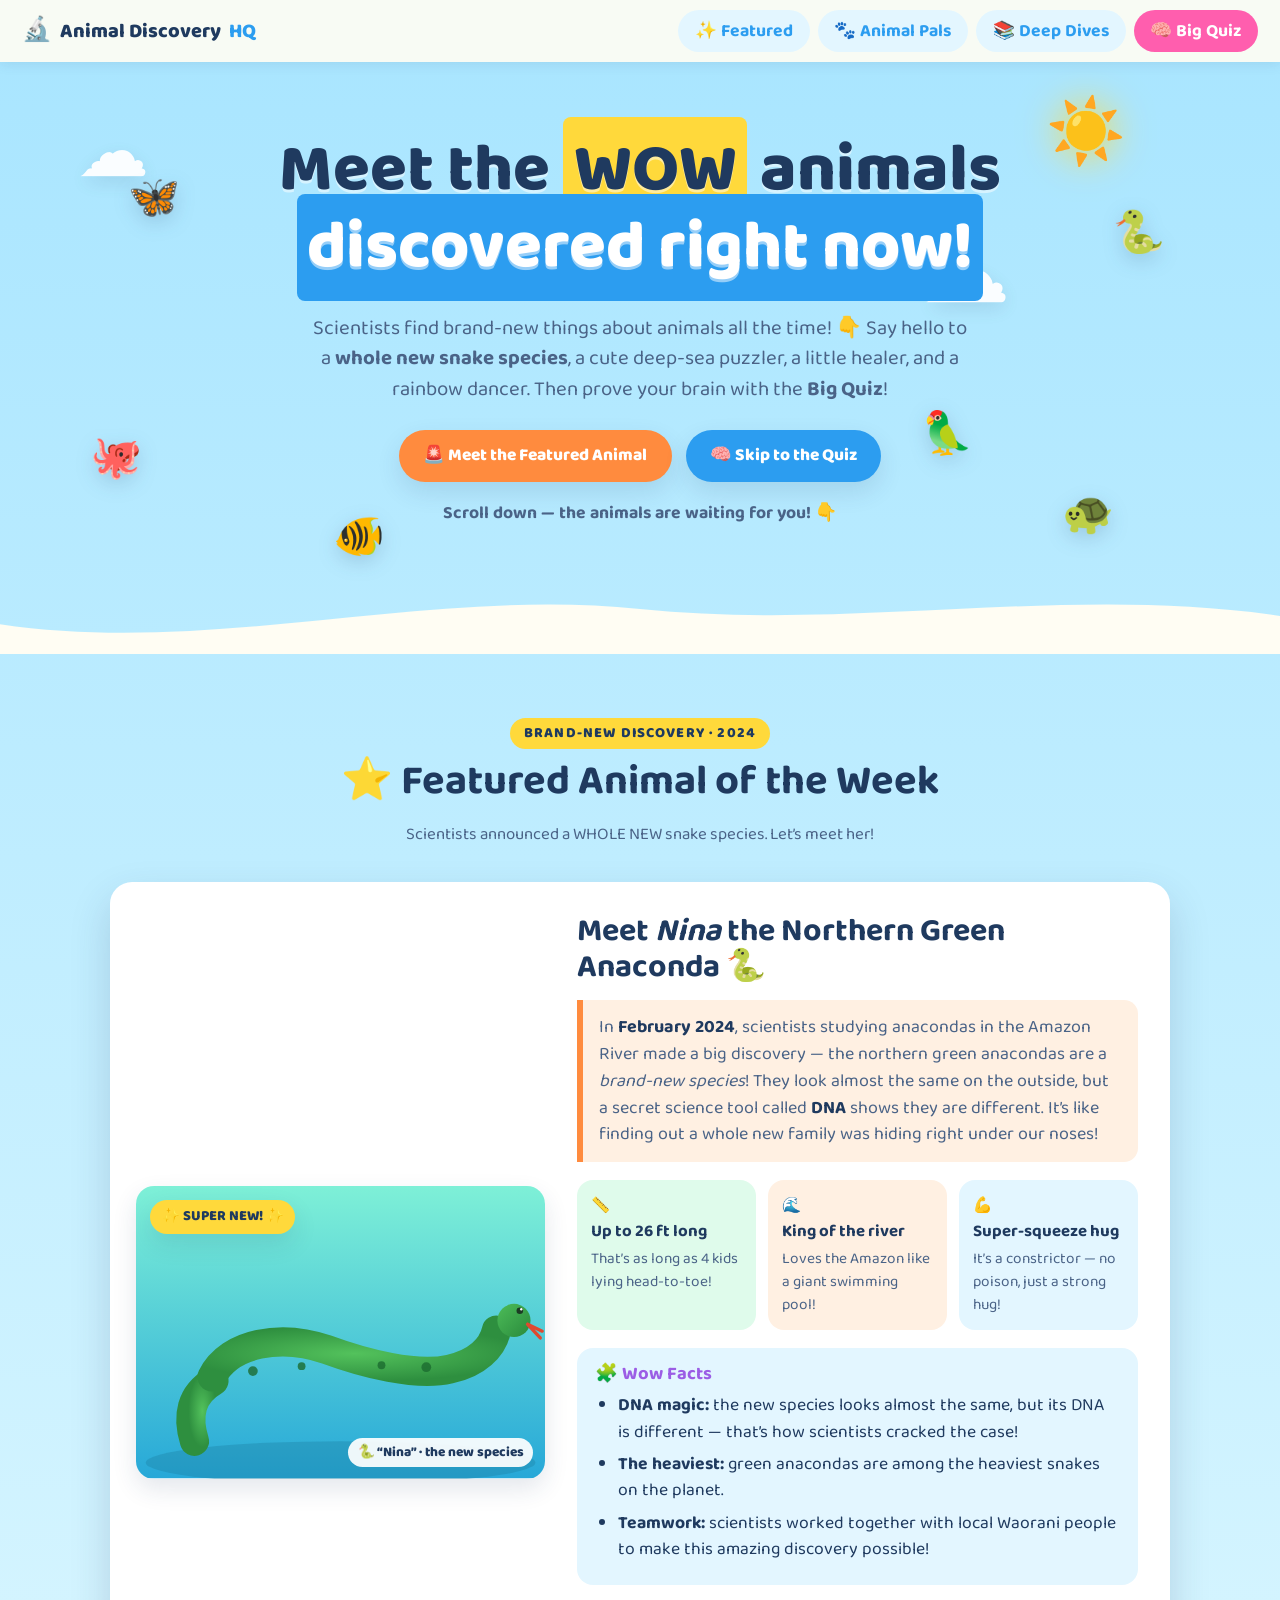
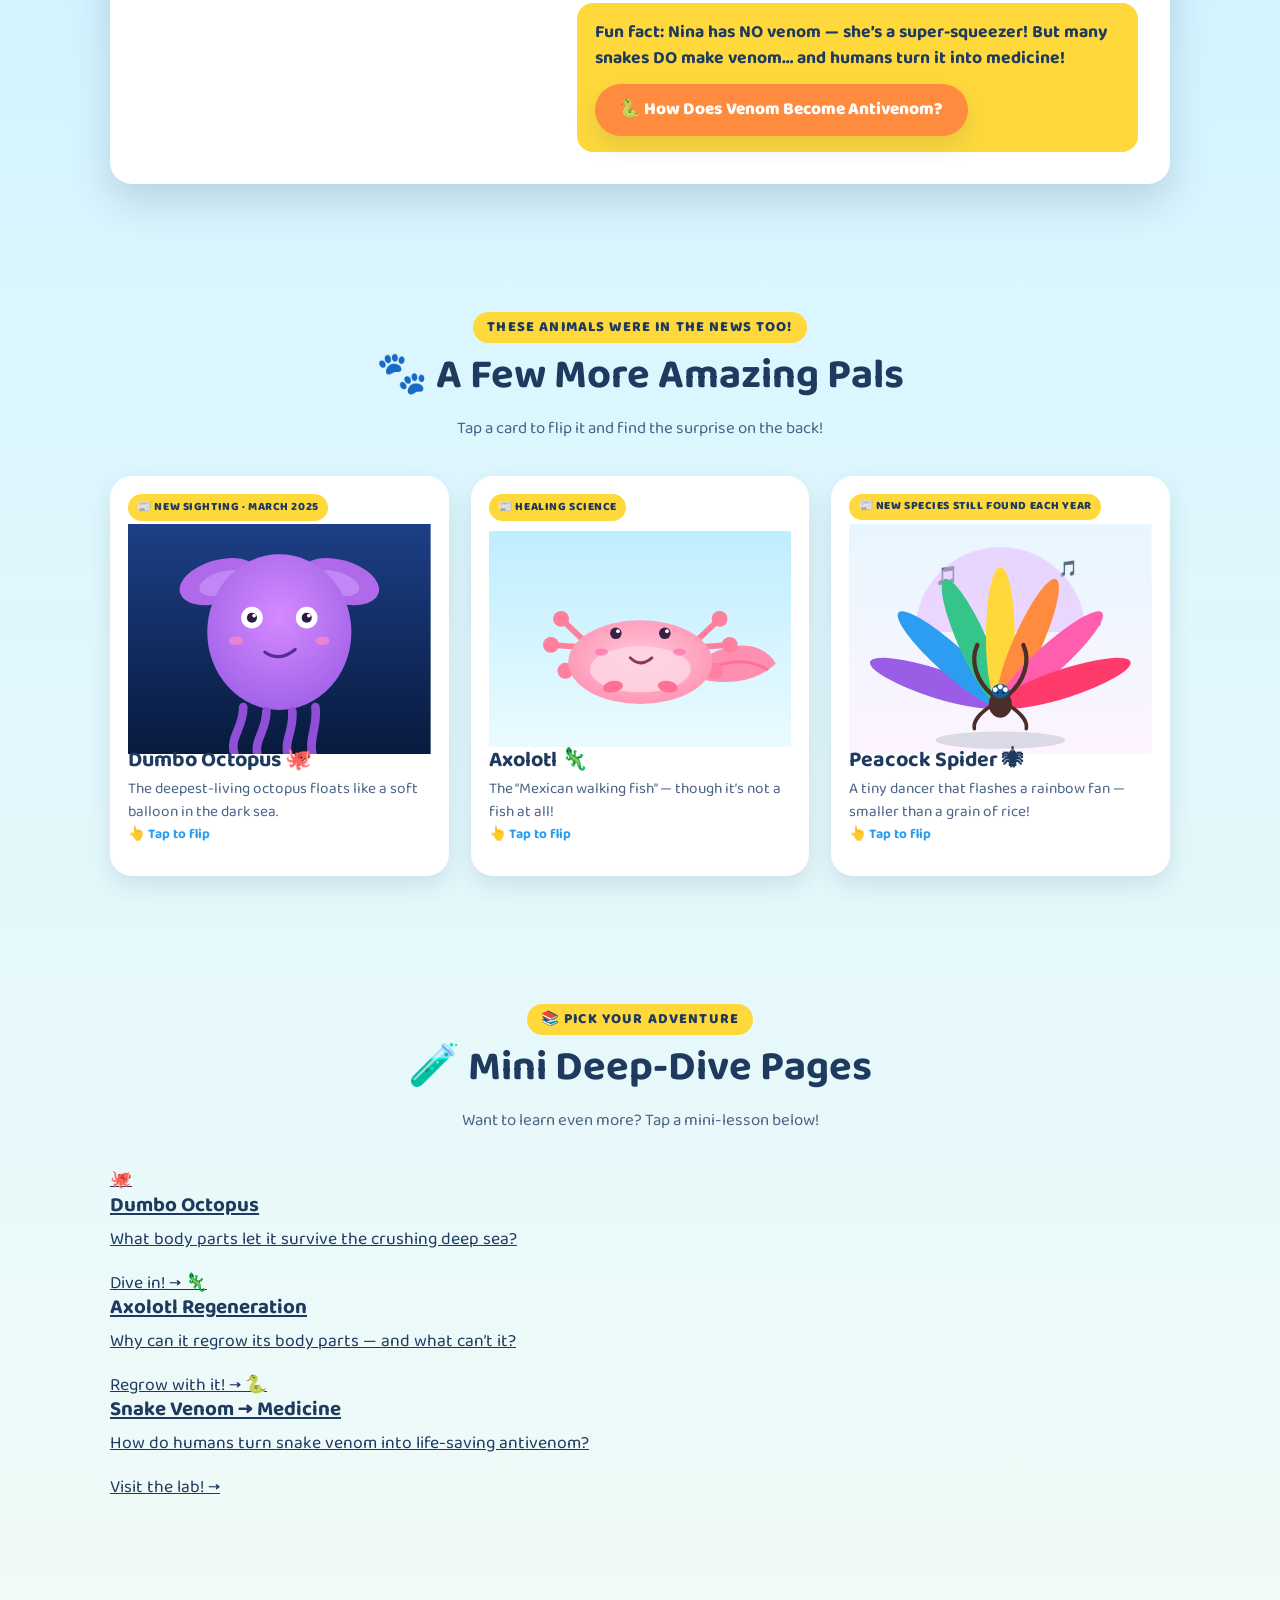
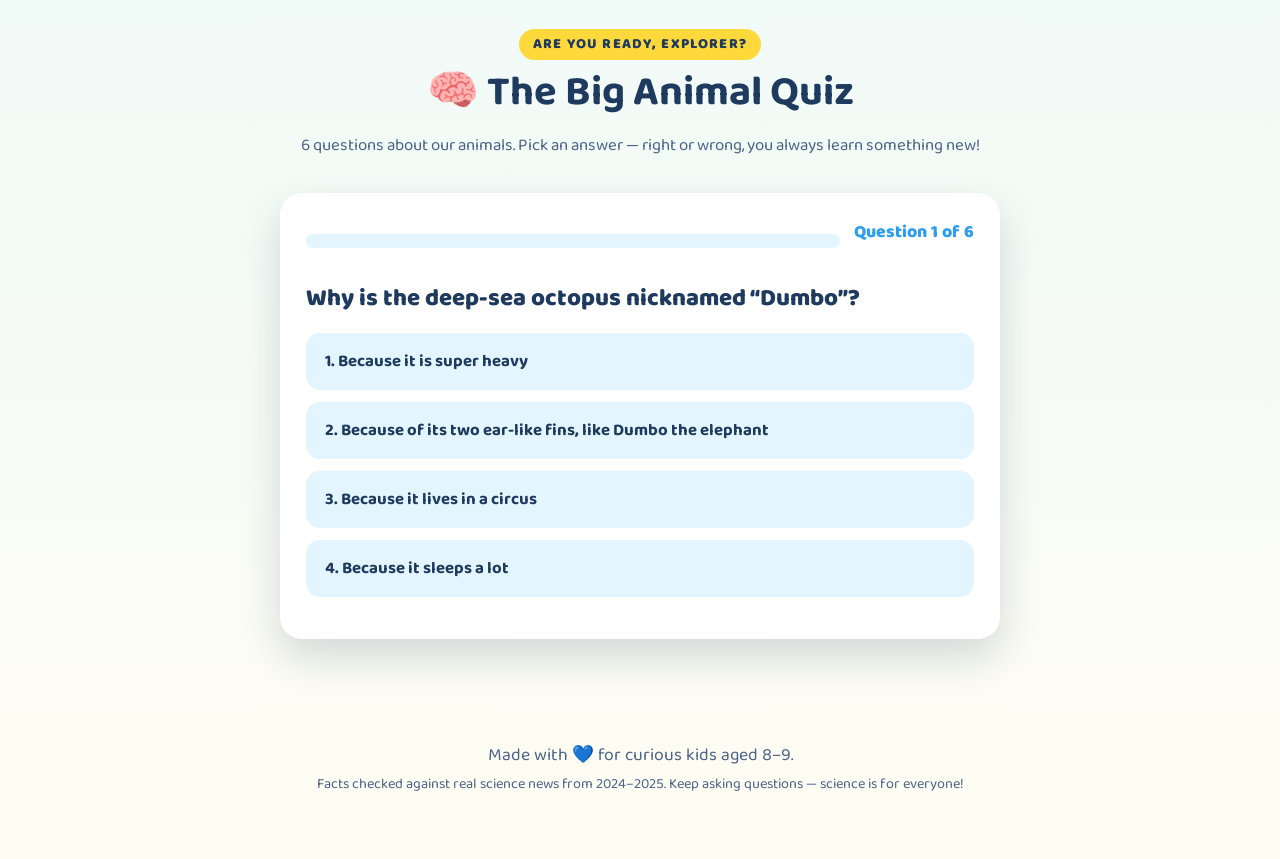
==== index.html @ e857915f "initial repo" ====
<!DOCTYPE html>
<html lang="en">
<head>
  <meta charset="UTF-8">
  <meta name="viewport" content="width=device-width, initial-scale=1">
  <title>Animal Discovery HQ — Amazing Animal News for Curious Kids (Ages 8–9)</title>
  <meta name="description" content="Kid-friendly animal news: meet a brand-new snake species, a deep-sea cutie, a healing axolotl and a tiny dancer, then take the big quiz!">
  <link rel="preconnect" href="https://fonts.googleapis.com">
  <link rel="preconnect" href="https://fonts.gstatic.com" crossorigin>
  <link href="https://fonts.googleapis.com/css2?family=Baloo+2:wght@400;500;600;700;800&display=swap" rel="stylesheet">
  <link rel="stylesheet" href="styles.css">
</head>
<body id="top">

  <header class="topbar">
    <a href="#top" class="brand"><span class="brand-emoji">🔬</span>Animal Discovery <em>HQ</em></a>
    <nav class="topnav" aria-label="Page sections">
      <a href="#featured">✨ Featured</a>
      <a href="#friends">🐾 Animal Pals</a>
      <a href="#dives">📚 Deep Dives</a>
      <a href="#quiz" class="nav-quiz">🧠 Big Quiz</a>
    </nav>
  </header>

  <main>
    <!-- ================= HERO ================= -->
    <section class="hero" id="hero">
      <div class="sun"><span class="sun-core">☀️</span></div>
      <div class="cloud cloud--1"><span>☁</span></div>
      <div class="cloud cloud--2"><span>☁</span></div>

      <div class="hero-floaters" aria-hidden="true">
        <span class="floater floater--1">🦋</span>
        <span class="floater floater--2">🐙</span>
        <span class="floater floater--3">🐍</span>
        <span class="floater floater--4">🐢</span>
        <span class="floater floater--5">🦜</span>
        <span class="floater floater--6">🐠</span>
      </div>

      <h1 class="hero-title">Meet the <mark>WOW</mark> animals<br><mark class="mark--blue">discovered right now!</mark></h1>
      <p class="hero-sub">
        Scientists find brand-new things about animals all the time! 👇
        Say hello to a <strong>whole new snake species</strong>, a cute deep-sea puzzler,
        a little healer, and a rainbow dancer. Then prove your brain with the <strong>Big Quiz</strong>!
      </p>
      <div class="hero-actions">
        <a href="#featured" class="btn btn--warm">🚨 Meet the Featured Animal</a>
        <a href="#quiz" class="btn btn--cool">🧠 Skip to the Quiz</a>
      </div>
      <p class="hero-tip">Scroll down — the animals are waiting for you! 👇</p>

      <svg class="wave-divider" viewBox="0 0 1440 110" preserveAspectRatio="none" aria-hidden="true">
        <path fill="var(--page-card)" d="M0,64 C240,110 480,10 720,42 C960,74 1200,6 1440,52 L1440,110 L0,110 Z"></path>
      </svg>
    </section>

    <!-- ================= FEATURED ANIMAL ================= -->
    <section class="section featured" id="featured">
      <div class="section-head" data-reveal>
        <p class="eyebrow">Brand-new discovery &middot; 2024</p>
        <h2>&#11088; Featured Animal of the Week</h2>
        <p class="section-sub">Scientists announced a WHOLE NEW snake species. Let&rsquo;s meet her!</p>
      </div>

      <article class="featured-card" data-reveal>
        <div class="featured-art">
          <span class="badge-super">&#10024; SUPER NEW! &#10024;</span>
          <svg viewBox="0 0 420 300" role="img" aria-label="A cute green anaconda swimming in the Amazon river">
            <defs>
              <linearGradient id="anaconda-water" x1="0" y1="0" x2="0" y2="1">
                <stop offset="0" stop-color="#7ef0d7"/>
                <stop offset="1" stop-color="#27a8d8"/>
              </linearGradient>
              <radialGradient id="anaconda-body" cx=".5" cy=".5" r=".6">
                <stop offset="0" stop-color="#53c25c"/>
                <stop offset="1" stop-color="#2e8f3f"/>
              </radialGradient>
              <linearGradient id="anaconda-head" x1="0" y1="0" x2="1" y2="1">
                <stop offset="0" stop-color="#4cbc58"/>
                <stop offset="1" stop-color="#2a8a3c"/>
              </linearGradient>
            </defs>
            <rect width="420" height="300" fill="url(#anaconda-water)"/>
            <ellipse cx="210" cy="284" rx="200" ry="22" fill="#1a7c9e" opacity=".35"/>
            <ellipse class="bubble bubble--1" cx="70" cy="120" r="8" fill="#ffffff" opacity=".7"/>
            <ellipse class="bubble bubble--2" cx="95" cy="90" r="5" fill="#ffffff" opacity=".6"/>
            <ellipse class="bubble bubble--3" cx="330" cy="110" r="6" fill="#ffffff" opacity=".6"/>
            <ellipse class="bubble bubble--4" cx="350" cy="80" r="4" fill="#ffffff" opacity=".5"/>
            <path class="snake-tail-anim" d="M 60 262 C 52 236 56 214 80 200" fill="none" stroke="url(#anaconda-body)" stroke-width="30" stroke-linecap="round"/>
            <path d="M 78 196 C 96 160 150 152 196 168 C 234 182 288 196 322 188 C 350 182 366 166 370 148" fill="none" stroke="url(#anaconda-body)" stroke-width="30" stroke-linecap="round"/>
            <circle cx="120" cy="190" r="5" fill="#1c6b30" opacity=".8"/>
            <circle cx="170" cy="185" r="4" fill="#1c6b30" opacity=".8"/>
            <circle cx="298" cy="186" r="5" fill="#1c6b30" opacity=".8"/>
            <circle cx="252" cy="184" r="4" fill="#1c6b30" opacity=".8"/>
            <circle cx="388" cy="138" r="17" fill="url(#anaconda-head)"/>
            <circle cx="394" cy="128" r="3.4" fill="#1c3b24"/>
            <circle cx="395.5" cy="126.5" r="1.2" fill="#ffffff"/>
            <path d="M 402 142 l 15 7 M 402 142 l 13 14" stroke="#e0492f" stroke-width="3.4" stroke-linecap="round" fill="none"/>
          </svg>
          <span class="art-caption">&#128013; &ldquo;Nina&rdquo; &middot; the new species</span>
        </div>

        <div class="featured-body">
          <h3>Meet <em>Nina</em> the Northern Green Anaconda &#128013;</h3>
          <p class="discovery-lead">
            In <strong>February 2024</strong>, scientists studying anacondas in the Amazon River made a big
            discovery &mdash; the northern green anacondas are a <em>brand-new species</em>! They look almost
            the same on the outside, but a secret science tool called <strong>DNA</strong> shows they are
            different. It&rsquo;s like finding out a whole new family was hiding right under our noses!
          </p>

          <ul class="fact-cards">
            <li class="fact-card fact-card--mint">
              <span class="fact-emoji">&#128207;</span>
              <strong>Up to 26 ft long</strong>
              <span>That&rsquo;s as long as 4 kids lying head-to-toe!</span>
            </li>
            <li class="fact-card fact-card--peach">
              <span class="fact-emoji">&#127754;</span>
              <strong>King of the river</strong>
              <span>Loves the Amazon like a giant swimming pool!</span>
            </li>
            <li class="fact-card">
              <span class="fact-emoji">&#128170;</span>
              <strong>Super-squeeze hug</strong>
              <span>It&rsquo;s a constrictor &mdash; no poison, just a strong hug!</span>
            </li>
          </ul>

          <div class="owl-box">
            <h4>&#129513; Wow Facts</h4>
            <ul>
              <li><strong>DNA magic:</strong> the new species looks almost the same, but its DNA is different &mdash; that&rsquo;s how scientists cracked the case!</li>
              <li><strong>The heaviest:</strong> green anacondas are among the heaviest snakes on the planet.</li>
              <li><strong>Teamwork:</strong> scientists worked together with local Waorani people to make this amazing discovery possible!</li>
            </ul>
          </div>
          <div class="featured-cta">
            <p>Fun fact: Nina has <strong>NO venom</strong> &mdash; she&rsquo;s a super-squeezer! But many snakes DO make venom&hellip; and humans turn it into medicine!</p>
            <a class="btn btn--warm" href="snake-antivenom.html">&#128013; How Does Venom Become Antivenom?</a>
          </div>
        </div>
      </article>
    </section>

    <!-- ================= ANIMAL PALS ================= -->
    <section class="section friends" id="friends">
      <div class="section-head" data-reveal>
        <p class="eyebrow">These animals were in the news too!</p>
        <h2>&#128062; A Few More Amazing Pals</h2>
        <p class="section-sub">Tap a card to flip it and find the surprise on the back!</p>
      </div>

      <div class="card-grid">

        <!-- Dumbo octopus card -->
        <article class="animal-card" data-reveal>
          <div class="animal-card-inner">
            <div class="card-face card-front">
              <span class="card-tag">&#128240; New sighting &middot; March 2025</span>
              <div class="card-art">
                <svg viewBox="0 0 420 320" role="img" aria-label="A cute dumbo octopus floating in the deep sea">
                  <defs>
                    <linearGradient id="dumbo-sea" x1="0" y1="0" x2="0" y2="1">
                      <stop offset="0" stop-color="#1c3f86"/>
                      <stop offset="1" stop-color="#081a3d"/>
                    </linearGradient>
                    <radialGradient id="dumbo-body" cx=".5" cy=".4" r=".7">
                      <stop offset="0" stop-color="#d48aff"/>
                      <stop offset="1" stop-color="#9b5de5"/>
                    </radialGradient>
                  </defs>
                  <rect width="420" height="320" fill="url(#dumbo-sea)"/>
                  <ellipse class="bubble bubble--1" cx="90" cy="130" r="7" fill="#9fd8ff" opacity=".5"/>
                  <ellipse class="bubble bubble--2" cx="330" cy="90" r="5" fill="#9fd8ff" opacity=".5"/>
                  <g class="dumbo-ear dumbo-ear--left">
                    <ellipse cx="126" cy="80" rx="56" ry="30" fill="#b069e8" transform="rotate(-16 126 80)"/>
                    <ellipse cx="132" cy="82" rx="34" ry="16" fill="#cf9bff" opacity=".6" transform="rotate(-16 132 82)"/>
                  </g>
                  <g class="dumbo-ear">
                    <ellipse cx="294" cy="80" rx="56" ry="30" fill="#b069e8" transform="rotate(16 294 80)"/>
                    <ellipse cx="288" cy="82" rx="34" ry="16" fill="#cf9bff" opacity=".6" transform="rotate(16 288 82)"/>
                  </g>
                  <ellipse cx="210" cy="150" rx="100" ry="108" fill="url(#dumbo-body)"/>
                  <circle class="dumbo-eye" cx="172" cy="130" r="15" fill="#ffffff"/>
                  <circle cx="172" cy="130" r="7" fill="#2a1a4a"/>
                  <circle cx="175" cy="127" r="2.6" fill="#ffffff"/>
                  <circle class="dumbo-eye" cx="248" cy="130" r="15" fill="#ffffff"/>
                  <circle cx="248" cy="130" r="7" fill="#2a1a4a"/>
                  <circle cx="251" cy="127" r="2.6" fill="#ffffff"/>
                  <ellipse cx="150" cy="162" rx="10" ry="6" fill="#ff8ac7" opacity=".7"/>
                  <ellipse cx="270" cy="162" rx="10" ry="6" fill="#ff8ac7" opacity=".7"/>
                  <path d="M 190 178 Q 210 192 232 174" stroke="#5a2d91" stroke-width="4.5" stroke-linecap="round" fill="none"/>
                  <path d="M 160 254 C 160 284 140 296 148 320" stroke="#8f4fd6" stroke-width="12" stroke-linecap="round" fill="none"/>
                  <path d="M 192 260 C 192 288 174 300 180 322" stroke="#8f4fd6" stroke-width="12" stroke-linecap="round" fill="none"/>
                  <path d="M 228 260 C 230 288 216 300 222 322" stroke="#8f4fd6" stroke-width="12" stroke-linecap="round" fill="none"/>
                  <path d="M 260 254 C 264 282 250 296 256 320" stroke="#8f4fd6" stroke-width="12" stroke-linecap="round" fill="none"/>
                </svg>
              </div>
              <h3>Dumbo Octopus &#128025;</h3>
              <p class="card-tagline">The deepest-living octopus floats like a soft balloon in the dark sea.</p>
              <p class="card-hint">Tap to flip</p>
            </div>
            <div class="card-face card-back">
              <span class="tap-emoji">&#128025;</span>
              <h4>Surprise!</h4>
              <p>Named after <em>Dumbo the elephant</em> because of its two ear-like fins! It is the
              <strong>deepest-living octopus</strong> known &mdash; up to 7 km down. The newest sighting was in
              the <strong>Gulf of Guinea in March 2025</strong>.</p>
              <p class="dive-link-row"><a class="dive-link" href="dumbo-octopus.html">&#128640; Dive deeper: how does Dumbo survive the deep sea?</a></p>
            </div>
          </div>
        </article>

        <!-- Axolotl card -->
        <article class="animal-card" data-reveal>
          <div class="animal-card-inner">
            <div class="card-face card-front">
              <span class="card-tag">&#128240; Healing science</span>
              <div class="card-art">
                <svg viewBox="0 0 420 300" role="img" aria-label="A cute pink axolotl with feathery gills">
                  <defs>
                    <linearGradient id="axo-water" x1="0" y1="0" x2="0" y2="1">
                      <stop offset="0" stop-color="#bfeeff"/>
                      <stop offset="1" stop-color="#eafbff"/>
                    </linearGradient>
                    <radialGradient id="axo-body" cx=".5" cy=".45" r=".65">
                      <stop offset="0" stop-color="#ffc8db"/>
                      <stop offset="1" stop-color="#ff8fb0"/>
                    </radialGradient>
                  </defs>
                  <rect width="420" height="300" fill="url(#axo-water)"/>
                  <ellipse class="bubble bubble--1" cx="80" cy="120" r="7" fill="#ffffff" opacity=".7"/>
                  <ellipse class="bubble bubble--2" cx="340" cy="100" r="5" fill="#ffffff" opacity=".6"/>
                  <ellipse class="bubble bubble--3" cx="360" cy="160" r="4" fill="#ffffff" opacity=".5"/>
                  <path d="M 290 182 C 330 152 378 150 398 184 C 372 210 328 214 298 206 Z" fill="#ff8fb0"/>
                  <path d="M 300 194 C 332 178 362 178 386 192" stroke="#ff6f96" stroke-width="4" stroke-linecap="round" fill="none"/>
                  <g class="gill">
                    <path d="M 138 158 L 100 122" stroke="#ff7f9e" stroke-width="8" stroke-linecap="round"/>
                    <circle cx="100" cy="122" r="11" fill="#ff7f9e"/>
                    <path d="M 138 162 L 86 158" stroke="#ff7f9e" stroke-width="8" stroke-linecap="round"/>
                    <circle cx="86" cy="158" r="11" fill="#ff7f9e"/>
                    <path d="M 138 166 L 106 194" stroke="#ff7f9e" stroke-width="8" stroke-linecap="round"/>
                    <circle cx="106" cy="194" r="11" fill="#ff7f9e"/>
                  </g>
                  <g class="gill">
                    <path d="M 282 158 L 320 122" stroke="#ff7f9e" stroke-width="8" stroke-linecap="round"/>
                    <circle cx="320" cy="122" r="11" fill="#ff7f9e"/>
                    <path d="M 282 162 L 334 158" stroke="#ff7f9e" stroke-width="8" stroke-linecap="round"/>
                    <circle cx="334" cy="158" r="11" fill="#ff7f9e"/>
                    <path d="M 282 166 L 314 194" stroke="#ff7f9e" stroke-width="8" stroke-linecap="round"/>
                    <circle cx="314" cy="194" r="11" fill="#ff7f9e"/>
                  </g>
                  <ellipse cx="210" cy="182" rx="100" ry="58" fill="url(#axo-body)"/>
                  <ellipse cx="210" cy="192" rx="70" ry="32" fill="#ffd9e6" opacity=".8"/>
                  <ellipse cx="172" cy="216" rx="14" ry="8" fill="#ff6f96" transform="rotate(-10 172 216)"/>
                  <ellipse cx="248" cy="216" rx="14" ry="8" fill="#ff6f96" transform="rotate(10 248 216)"/>
                  <circle cx="176" cy="142" r="8" fill="#3b2140"/>
                  <circle cx="244" cy="142" r="8" fill="#3b2140"/>
                  <circle cx="179" cy="139" r="2.6" fill="#ffffff"/>
                  <circle cx="247" cy="139" r="2.6" fill="#ffffff"/>
                  <ellipse cx="156" cy="168" rx="9" ry="5" fill="#ff5eae" opacity=".55"/>
                  <ellipse cx="264" cy="168" rx="9" ry="5" fill="#ff5eae" opacity=".55"/>
                  <path d="M 196 176 Q 210 190 226 176" stroke="#8a3a55" stroke-width="4" stroke-linecap="round" fill="none"/>
                </svg>
              </div>
              <h3>Axolotl &#129422;</h3>
              <p class="card-tagline">The &ldquo;Mexican walking fish&rdquo; &mdash; though it&rsquo;s not a fish at all!</p>
              <p class="card-hint">Tap to flip</p>
            </div>
            <div class="card-face card-back">
              <span class="tap-emoji">&#129422;</span>
              <h4>Surprise!</h4>
              <p>This pink little cutie can regrow its <em>legs, tail and gills</em> &mdash; even parts of its <em>heart and brain</em>! Wild ones live in only <strong>ONE lake system</strong> in Mexico, so they are <strong>critically endangered</strong>. Scientists study them to help people heal too!</p>
              <p class="dive-link-row"><a class="dive-link" href="axolotl-regeneration.html">&#129504; Regrow with it: how does the axolotl grow body parts back?</a></p>
            </div>
          </div>
        </article>

        <!-- Peacock spider card -->
        <article class="animal-card" data-reveal>
          <div class="animal-card-inner">
            <div class="card-face card-front">
              <span class="card-tag">&#128240; New species still found each year</span>
              <div class="card-art">
                <svg viewBox="0 0 420 320" role="img" aria-label="A tiny peacock spider dancing with a rainbow fan">
                  <defs>
                    <linearGradient id="peacock-bg" x1="0" y1="0" x2="0" y2="1">
                      <stop offset="0" stop-color="#e8f6ff"/>
                      <stop offset="1" stop-color="#fdf4ff"/>
                    </linearGradient>
                  </defs>
                  <rect width="420" height="320" fill="url(#peacock-bg)"/>
                  <text class="note-float" x="120" y="80" font-size="26">&#127925;</text>
                  <text class="note-float note-float--2" x="290" y="70" font-size="22">&#127925;</text>
                  <text class="note-float note-float--3" x="330" y="140" font-size="18">&#127925;</text>
                  <ellipse cx="210" cy="300" rx="90" ry="12" fill="#1e3c5a" opacity=".15"/>
                  <g class="peacock-dance">
                    <path d="M 92 150 A 118 118 0 0 1 328 150 Z" fill="#e6b8ff" opacity=".5"/>
                    <g transform="rotate(-72 210 250)"><ellipse cx="210" cy="156" rx="20" ry="96" fill="#9b5de5"/></g>
                    <g transform="rotate(-48 210 250)"><ellipse cx="210" cy="156" rx="20" ry="96" fill="#2c9df0"/></g>
                    <g transform="rotate(-24 210 250)"><ellipse cx="210" cy="156" rx="20" ry="96" fill="#35c58b"/></g>
                    <g transform="rotate(0 210 250)"><ellipse cx="210" cy="156" rx="20" ry="96" fill="#ffd93b"/></g>
                    <g transform="rotate(24 210 250)"><ellipse cx="210" cy="156" rx="20" ry="96" fill="#ff8b3e"/></g>
                    <g transform="rotate(48 210 250)"><ellipse cx="210" cy="156" rx="20" ry="96" fill="#ff5eae"/></g>
                    <g transform="rotate(72 210 250)"><ellipse cx="210" cy="156" rx="20" ry="96" fill="#ff3b6b"/></g>
                    <path d="M 200 238 C 176 218 168 190 178 168" stroke="#4b2e2a" stroke-width="6" stroke-linecap="round" fill="none"/>
                    <path d="M 220 238 C 244 218 252 190 242 168" stroke="#4b2e2a" stroke-width="6" stroke-linecap="round" fill="none"/>
                    <path d="M 198 252 C 182 262 172 274 174 284" stroke="#4b2e2a" stroke-width="5" stroke-linecap="round" fill="none"/>
                    <path d="M 222 252 C 238 262 248 274 246 284" stroke="#4b2e2a" stroke-width="5" stroke-linecap="round" fill="none"/>
                    <ellipse cx="210" cy="250" rx="16" ry="19" fill="#4b2e2a"/>
                    <ellipse cx="210" cy="232" rx="12" ry="10" fill="#155e9c"/>
                    <circle cx="203" cy="230" r="3.4" fill="#ffffff"/>
                    <circle cx="210" cy="226" r="3.4" fill="#ffffff"/>
                    <circle cx="217" cy="230" r="3.4" fill="#ffffff"/>
                    <circle cx="206" cy="234" r="1.6" fill="#1c1c1c"/>
                    <circle cx="214" cy="234" r="1.6" fill="#1c1c1c"/>
                  </g>
                </svg>
              </div>
              <h3>Peacock Spider &#128375;</h3>
              <p class="card-tagline">A tiny dancer that flashes a rainbow fan &mdash; smaller than a grain of rice!</p>
              <p class="card-hint">Tap to flip</p>
            </div>
            <div class="card-face card-back">
              <span class="tap-emoji">&#128375;</span>
              <h4>Surprise!</h4>
              <p>Only the <em>males</em> are rainbow-coloured &mdash; they <strong>dance and raise their colourful flaps</strong>
              to impress females! They are only about <strong>4&ndash;5 mm long</strong>, and more than
              <strong>100 species</strong> are known. Scientists keep finding <strong>new dancing spiders</strong> in Australia every year.</p>
            </div>
          </div>
        </article>

      </div>
    </section>

    <!-- ================= MINI DEEP-DIVES ================= -->
    <section class="section dives-section" id="dives">
      <div class="section-head" data-reveal>
        <p class="eyebrow">&#128218; Pick your adventure</p>
        <h2>&#129514; Mini Deep-Dive Pages</h2>
        <p class="section-sub">Want to learn even more? Tap a mini-lesson below!</p>
      </div>

      <div class="dives-grid" data-reveal>
        <a href="dumbo-octopus.html" class="dive-card">
          <span class="dive-emoji">&#128025;</span>
          <h3>Dumbo Octopus</h3>
          <p>What body parts let it survive the crushing deep sea?</p>
          <span class="dive-btn">Dive in! &#8594;</span>
        </a>
        <a href="axolotl-regeneration.html" class="dive-card">
          <span class="dive-emoji">&#129422;</span>
          <h3>Axolotl Regeneration</h3>
          <p>Why can it regrow its body parts &mdash; and what can&rsquo;t it?</p>
          <span class="dive-btn">Regrow with it! &#8594;</span>
        </a>
        <a href="snake-antivenom.html" class="dive-card">
          <span class="dive-emoji">&#128013;</span>
          <h3>Snake Venom &rarr; Medicine</h3>
          <p>How do humans turn snake venom into life-saving antivenom?</p>
          <span class="dive-btn">Visit the lab! &#8594;</span>
        </a>
      </div>
    </section>

    <!-- ================= BIG QUIZ ================= -->
    <section class="section quiz-section" id="quiz" data-reveal>
      <div class="section-head">
        <p class="eyebrow">Are you ready, explorer?</p>
        <h2>&#129504; The Big Animal Quiz</h2>
        <p class="section-sub">6 questions about our animals. Pick an answer &mdash; right or wrong, you always learn something new!</p>
      </div>
      <div class="quiz-shell" id="quizBox" aria-live="polite"></div>
    </section>
  </main>

  <footer class="site-foot">
    <p>Made with &#128153; for curious kids aged 8&ndash;9.</p>
    <p class="foot-note">Facts checked against real science news from 2024&ndash;2025. Keep asking questions &mdash; science is for everyone!</p>
  </footer>

  <script src="app.js"></script>
</body>
</html>
---- styles.css ----
/* ==========================================================
   Animal Discovery HQ — play style sheet
   ========================================================== */

:root {
  --ink: #1f3a5f;
  --ink-soft: #4a6387;
  --page-sky: #a8e5ff;
  --page-mid: #d9f6ff;
  --page-card: #fffdf3;
  --card: #ffffff;
  --peach: #fff0e2;
  --mint: #dffbeb;
  --sky-tint: #e3f6ff;
  --warm: #ff8b3e;
  --cool: #2c9df0;
  --pink: #ff5eae;
  --purple: #9b5de5;
  --green: #35c58b;
  --gold: #ffd93b;
  --wrong: #ff6b6b;
  --shadow: 0 10px 24px rgba(31, 58, 95, 0.12);
  --shadow-big: 0 18px 40px rgba(31, 58, 95, 0.18);
  --radius: 22px;
  --font: "Baloo 2", "Comic Sans MS", "Chalkboard SE", "Trebuchet MS", cursive, sans-serif;
}

* { box-sizing: border-box; }

[hidden] { display: none !important; }

html {
  scroll-behavior: smooth;
  scroll-padding-top: 90px;
}

body {
  margin: 0;
  font-family: var(--font);
  color: var(--ink);
  background: linear-gradient(180deg, var(--page-sky) 0%, var(--page-mid) 45%, var(--page-card) 100%);
  line-height: 1.5;
  font-size: 1.1rem;
  overflow-x: hidden;
  -webkit-font-smoothing: antialiased;
}

h1, h2, h3, h4 { line-height: 1.15; margin: 0 0 0.4em; }
p { margin: 0 0 1em; }
a { color: inherit; }
mark {
  background: var(--gold);
  color: var(--ink);
  padding: 0 .15em;
  border-radius: 8px;
}
.mark--blue { background: var(--cool); color: #fff; }

.section { padding: 64px 20px; max-width: 1100px; margin: 0 auto; }
.section-head { text-align: center; margin-bottom: 34px; }
.eyebrow {
  display: inline-block;
  background: var(--gold);
  color: var(--ink);
  font-weight: 800;
  letter-spacing: .08em;
  font-size: .9rem;
  padding: .35em 1em;
  border-radius: 999px;
  text-transform: uppercase;
  margin-bottom: .6em;
}
.section-head h2 { font-size: clamp(1.8rem, 4vw, 2.6rem); }
.section-sub { color: var(--ink-soft); font-size: 1.05rem; }

/* ---------- animated reveal on scroll ---------- */
[data-reveal] {
  opacity: 0;
  transform: translateY(26px);
  transition: opacity .7s ease, transform .7s cubic-bezier(.22,.9,.3,1.2);
}
[data-reveal].is-visible { opacity: 1; transform: none; }

/* ==========================================================
   TOP BAR
   ========================================================== */
.topbar {
  position: sticky;
  top: 0;
  z-index: 50;
  display: flex;
  align-items: center;
  justify-content: space-between;
  gap: 12px;
  padding: 10px 22px;
  background: rgba(255, 253, 243, .92);
  backdrop-filter: blur(6px);
  box-shadow: 0 2px 12px rgba(31, 58, 95, .10);
}
.brand {
  display: flex;
  align-items: center;
  gap: 8px;
  font-weight: 800;
  font-size: 1.25rem;
  text-decoration: none;
}
.brand-emoji { font-size: 1.5rem; animation: spin 9s linear infinite; display: inline-block; }
.brand em { font-style: normal; color: var(--cool); }
.topnav { display: flex; gap: 8px; flex-wrap: wrap; }
.topnav a {
  text-decoration: none;
  font-weight: 700;
  padding: .45em .95em;
  border-radius: 999px;
  background: var(--sky-tint);
  color: var(--cool);
  transition: transform .2s, background .2s;
}
.topnav a:hover { transform: translateY(-2px); background: var(--gold); color: var(--ink); }
.topnav .nav-quiz { background: var(--pink); color: #fff; }

/* ==========================================================
   HERO
   ========================================================== */
.hero {
  position: relative;
  text-align: center;
  padding: 70px 20px 110px;
  overflow: hidden;
}
.hero-title {
  position: relative;
  z-index: 2;
  font-size: clamp(2.3rem, 6vw, 4.2rem);
  font-weight: 800;
  text-shadow: 0 3px 0 rgba(255, 255, 255, .5);
}
.hero-sub {
  position: relative;
  z-index: 2;
  max-width: 660px;
  margin: 0 auto 24px;
  font-size: clamp(1.05rem, 2.2vw, 1.28rem);
  color: var(--ink-soft);
}
.hero-actions { position: relative; z-index: 2; display: flex; gap: 14px; justify-content: center; flex-wrap: wrap; }
.hero-tip { position: relative; z-index: 2; margin-top: 18px; color: var(--ink-soft); font-weight: 700; animation: bob 2.2s ease-in-out infinite; }
.wave-divider {
  display: block;
  width: 100%;
  height: 76px;
  position: absolute;
  left: 0;
  bottom: -2px;
  z-index: 1;
}

/* sun */
.sun { position: absolute; top: 26px; right: 12%; z-index: 1; }
.sun-core {
  font-size: 4rem;
  display: inline-block;
  animation: spin 18s linear infinite;
  filter: drop-shadow(0 0 18px rgba(255, 217, 59, .9));
}

/* clouds */
.cloud {
  position: absolute;
  z-index: 1;
  color: #fff;
  font-size: 5.5rem;
  opacity: .95;
  filter: drop-shadow(0 6px 10px rgba(31, 58, 95, .12));
}
.cloud--1 { top: 40px; left: 6%; animation: cloud-sway 14s ease-in-out infinite alternate; font-size: 4.5rem; }
.cloud--2 { top: 150px; left: 72%; animation: cloud-sway 18s ease-in-out infinite alternate-reverse; }

/* floating emoji animals */
.hero-floaters { position: absolute; inset: 0; z-index: 1; pointer-events: none; }
.floater { position: absolute; font-size: 2.6rem; filter: drop-shadow(0 6px 10px rgba(31, 58, 95, .18)); }
.floater--1 { top: 18%;  left: 10%; animation: floaty 6s ease-in-out infinite; }
.floater--2 { top: 62%;  left: 7%;  animation: floaty 7s ease-in-out infinite .6s; }
.floater--3 { top: 24%;  right: 9%; animation: floaty 6.5s ease-in-out infinite .3s; }
.floater--4 { bottom: 18%; right: 13%; animation: floaty 7.5s ease-in-out infinite 1s; }
.floater--5 { top: 58%;  right: 24%; animation: floaty 8s ease-in-out infinite .9s; }
.floater--6 { bottom: 14%; left: 26%; animation: floaty 7s ease-in-out infinite 1.4s; }

/* ==========================================================
   BUTTONS
   ========================================================== */
.btn {
  display: inline-block;
  text-decoration: none;
  font-weight: 800;
  font-size: 1.08rem;
  padding: .75em 1.4em;
  border: 0;
  border-radius: 999px;
  cursor: pointer;
  font-family: inherit;
  box-shadow: var(--shadow);
  transition: transform .18s ease, box-shadow .18s ease;
}
.btn:hover { transform: translateY(-3px) scale(1.03); box-shadow: var(--shadow-big); }
.btn:active { transform: translateY(0) scale(.97); }
.btn--warm { background: var(--warm); color: #fff; }
.btn--cool { background: var(--cool); color: #fff; }
.btn--ghost { background: transparent; color: var(--cool); box-shadow: inset 0 0 0 3px var(--cool); }

/* ==========================================================
   FEATURED ANIMAL
   ========================================================== */
.featured-card {
  display: grid;
  grid-template-columns: minmax(280px, 5fr) 7fr;
  gap: 26px;
  align-items: center;
  background: var(--card);
  border-radius: var(--radius);
  padding: 26px;
  box-shadow: var(--shadow-big);
  position: relative;
}
.featured-art {
  position: relative;
  border-radius: 18px;
  overflow: hidden;
  box-shadow: var(--shadow);
}
.featured-art svg { display: block; width: 100%; height: auto; }
.badge-super {
  position: absolute;
  top: 14px;
  left: 14px;
  z-index: 3;
  background: var(--gold);
  color: var(--ink);
  font-weight: 800;
  padding: .4em .8em;
  border-radius: 999px;
  font-size: .9rem;
  box-shadow: var(--shadow);
  animation: spin-soft 3.2s ease-in-out infinite;
}
.art-caption {
  position: absolute;
  bottom: 12px;
  right: 12px;
  background: rgba(255, 255, 255, .92);
  padding: .3em .7em;
  border-radius: 999px;
  font-weight: 800;
  font-size: .85rem;
  color: var(--ink);
}
.featured-body { padding: 6px; }
.featured-body h3 { font-size: clamp(1.4rem, 3vw, 2rem); }
.discovery-lead {
  font-size: 1.12rem;
  color: var(--ink-soft);
  background: var(--peach);
  border-left: 6px solid var(--warm);
  border-radius: 0 14px 14px 0;
  padding: 14px 16px;
}
.discovery-lead strong { color: var(--ink); }

.fact-cards {
  list-style: none;
  margin: 18px 0;
  padding: 0;
  display: grid;
  grid-template-columns: repeat(auto-fit, minmax(150px, 1fr));
  gap: 12px;
}
.fact-card {
  background: var(--sky-tint);
  border-radius: 16px;
  padding: 14px;
  display: flex;
  flex-direction: column;
  gap: 2px;
  transition: transform .2s;
}
.fact-card:hover { transform: translateY(-4px) rotate(-1deg); }
.fact-card--mint { background: var(--mint); }
.fact-card--peach { background: var(--peach); }
.fact-emoji { font-size: 1.7rem; }
.fact-card strong { font-size: 1.05rem; }
.fact-card span { color: var(--ink-soft); font-size: .96rem; }

.owl-box {
  background: var(--sky-tint);
  border-radius: 16px;
  padding: 16px 18px;
}
.owl-box h4 { color: var(--purple); font-size: 1.15rem; }
.owl-box ul { margin: 0; padding-left: 1.3em; }
.owl-box li { margin: .35em 0; }

.featured-cta {
  margin-top: 18px;
  background: var(--gold);
  border-radius: 16px;
  padding: 16px 18px;
  display: flex;
  flex-wrap: wrap;
  align-items: center;
  justify-content: space-between;
  gap: 12px;
}
.featured-cta p { margin: 0; font-weight: 700; }
.featured-cta .btn { white-space: nowrap; }

/* ==========================================================
   ANIMAL PALS — flip cards
   ========================================================== */
.card-grid {
  display: grid;
  grid-template-columns: repeat(auto-fit, minmax(260px, 1fr));
  gap: 22px;
}

.animal-card {
  perspective: 1200px;
  height: 400px;
  cursor: pointer;
}
.animal-card-inner {
  position: relative;
  width: 100%;
  height: 100%;
  transform-style: preserve-3d;
  transition: transform .7s cubic-bezier(.3, .9, .3, 1.1);
}
.animal-card.flipped .animal-card-inner { transform: rotateY(180deg); }

.card-face {
  position: absolute;
  inset: 0;
  backface-visibility: hidden;
  -webkit-backface-visibility: hidden;
  display: flex;
  flex-direction: column;
  border-radius: var(--radius);
  box-shadow: var(--shadow);
  overflow: hidden;
  padding: 18px;
}
.card-front { background: var(--card); }
.card-back {
  background: linear-gradient(160deg, var(--mint), var(--sky-tint));
  transform: rotateY(180deg);
  justify-content: center;
  align-items: flex-start;
  text-align: left;
}
.card-back .tap-emoji {
  align-self: center;
  font-size: 2rem;
  margin-bottom: 10px;
  animation: bob 1.8s ease-in-out infinite;
}
.card-back h4 { color: var(--cool); font-size: 1.4rem; }
.card-back p { color: var(--ink-soft); font-size: 1rem; }
.dive-link-row { margin-top: 14px; text-align: center; }
.dive-link {
  display: inline-block;
  background: var(--cool);
  color: #fff;
  font-weight: 800;
  text-decoration: none;
  padding: .55em 1em;
  border-radius: 999px;
  box-shadow: var(--shadow);
  transition: transform .18s ease;
}
.dive-link:hover { transform: translateY(-3px) scale(1.03); }

.card-front .card-art {
  flex: 1 1 auto;
  min-height: 0;
  display: flex;
  align-items: center;
  justify-content: center;
}
.card-front .card-art svg { width: 100%; height: auto; }
.card-tag {
  align-self: flex-start;
  background: var(--gold);
  color: var(--ink);
  font-weight: 800;
  font-size: .72rem;
  letter-spacing: .05em;
  padding: .4em .8em;
  border-radius: 999px;
  margin-bottom: 10px;
  text-transform: uppercase;
}
.animal-card h3 { font-size: 1.35rem; margin-bottom: .2em; }
.card-tagline { color: var(--ink-soft); font-size: .96rem; margin: 0; }
.card-hint {
  margin-top: auto;
  font-size: .85rem;
  font-weight: 700;
  color: var(--cool);
}
.card-hint::before { content: "👆 "; }

/* ==========================================================
   BIG QUIZ
   ========================================================== */
.quiz-shell {
  max-width: 720px;
  margin: 0 auto;
  background: var(--card);
  border-radius: var(--radius);
  padding: 26px;
  box-shadow: var(--shadow-big);
}
.quiz-meta { display: flex; align-items: center; gap: 14px; margin-bottom: 18px; }
.quiz-count { font-weight: 800; color: var(--cool); white-space: nowrap; }
.quiz-progress-wrap { flex: 1; background: var(--sky-tint); border-radius: 999px; height: 14px; overflow: hidden; }
.quiz-progress {
  height: 100%;
  width: 0;
  background: linear-gradient(90deg, var(--cool), var(--pink), var(--gold));
  border-radius: 999px;
  transition: width .5s ease;
}
.quiz-question { font-size: clamp(1.2rem, 2.6vw, 1.5rem); font-weight: 800; margin-bottom: 16px; }
.quiz-options { display: grid; gap: 12px; }
.quiz-option {
  display: block;
  width: 100%;
  text-align: left;
  font-family: inherit;
  font-size: 1.05rem;
  font-weight: 700;
  color: var(--ink);
  background: var(--sky-tint);
  border: 3px solid transparent;
  border-radius: 14px;
  padding: 12px 16px;
  cursor: pointer;
  transition: transform .15s, border-color .2s, background .2s, opacity .3s;
}
.quiz-option:hover { transform: translateX(6px); border-color: var(--cool); }
.quiz-option.is-selected { border-color: var(--ink); }
.quiz-option.is-correct { background: var(--mint); border-color: var(--green); }
.quiz-option.is-wrong { background: #ffe3e3; border-color: var(--wrong); }
.quiz-option.is-dimmed { opacity: .5; }

.q-feedback {
  margin-top: 16px;
  padding: 14px 16px;
  border-radius: 14px;
  font-weight: 700;
  animation: pop-in .4s ease;
}
.q-feedback--right { background: var(--mint); }
.q-feedback--wrong { background: #ffe9e9; }
.q-feedback p { margin: 0; }
.fb-emoji { font-size: 1.9rem; margin-right: 8px; }
.quiz-next-row { text-align: right; margin-top: 16px; }

/* results */
.results-panel { text-align: center; animation: pop-in .5s ease; }
.results-panel .big-score { font-size: clamp(2.4rem, 6vw, 3.6rem); font-weight: 800; color: var(--pink); }
.star-row { font-size: 2.4rem; margin: 10px 0; }
.star-row .star--on { animation: pop-in .5s ease backwards; }
.star-row .star--off { opacity: .25; }
.badge-result {
  display: inline-block;
  background: var(--gold);
  color: var(--ink);
  font-weight: 800;
  padding: .5em 1.2em;
  border-radius: 999px;
  box-shadow: var(--shadow);
  margin: 10px 0 18px;
  animation: spin-soft 3.5s ease-in-out infinite;
}
.results-actions { display: flex; gap: 12px; justify-content: center; flex-wrap: wrap; }

/* confetti */
.confetti {
  position: fixed;
  top: -20px;
  z-index: 100;
  display: block;
  width: 10px;
  height: 10px;
  border-radius: 3px;
  animation: confetti-fall linear forwards;
  pointer-events: none;
}

/* ==========================================================
   FOOTER
   ========================================================== */
.site-foot {
  text-align: center;
  padding: 34px 20px 60px;
  color: var(--ink-soft);
}
.site-foot p { margin: .3em 0; }
.foot-note { font-size: .9rem; }

/* ==========================================================
   KEYFRAMES
   ========================================================== */
@keyframes floaty {
  0%, 100% { transform: translateY(0) rotate(-4deg); }
  50%      { transform: translateY(-18px) rotate(5deg); }
}
@keyframes bob {
  0%, 100% { transform: translateY(0); }
  50%      { transform: translateY(-8px); }
}
@keyframes spin {
  from { transform: rotate(0deg); }
  to   { transform: rotate(360deg); }
}
@keyframes spin-soft {
  0%, 100% { transform: rotate(-3deg) scale(1); }
  50%      { transform: rotate(3deg) scale(1.06); }
}
@keyframes cloud-sway {
  from { transform: translateX(-14px); }
  to   { transform: translateX(24px); }
}
@keyframes pop-in {
  0%   { opacity: 0; transform: scale(.7); }
  70%  { opacity: 1; transform: scale(1.08); }
  100% { opacity: 1; transform: scale(1); }
}
@keyframes confetti-fall {
  0%   { transform: translateY(0) rotate(0deg); opacity: 1; }
  100% { transform: translateY(110vh) rotate(720deg); opacity: .9; }
}

/* ==========================================================
   BUBBLES INSIDE THE SVG ILLUSTRATIONS
   ========================================================== */
.bubble {
  transform-box: fill-box;
  transform-origin: center;
  animation: bubble-up 2.8s ease-in-out infinite;
}
.bubble--2 { animation-delay: .9s; }
.bubble--3 { animation-delay: 1.7s; }
.bubble--4 { animation-delay: .4s; }
@keyframes bubble-up {
  0%, 100% { transform: translateY(0) scale(1); opacity: .9; }
  50%      { transform: translateY(-14px) scale(1.12); opacity: .5; }
}

/* swimming snake tail waggle */
.snake-tail-anim { transform-box: fill-box; transform-origin: left center; animation: snake-wag 4s ease-in-out infinite; }
@keyframes snake-wag {
  0%, 100% { transform: rotate(-4deg); }
  50%      { transform: rotate(6deg); }
}

/* dumbo ears wiggle */
.dumbo-ear { transform-box: fill-box; transform-origin: center; animation: ear-wiggle 3.4s ease-in-out infinite; }
.dumbo-ear--left { animation-name: ear-wiggle-left; }
@keyframes ear-wiggle {
  0%, 100% { transform: rotate(8deg); }
  50%      { transform: rotate(-4deg); }
}
@keyframes ear-wiggle-left {
  0%, 100% { transform: rotate(-8deg); }
  50%      { transform: rotate(4deg); }
}
/* blinky dumbo eyes */
.dumbo-eye { animation: blink 5s infinite; transform-box: fill-box; transform-origin: center; }
@keyframes blink {
  0%, 90%, 100% { transform: scaleY(1); }
  94%, 96%      { transform: scaleY(.08); }
}

/* axolotl gills gently wave */
.gill { transform-box: fill-box; transform-origin: center; animation: gill-wave 3.2s ease-in-out infinite; }
@keyframes gill-wave {
  0%, 100% { transform: rotate(0deg); }
  50%      { transform: rotate(7deg); }
}

/* peacock spider dance */
.peacock-dance { transform-box: fill-box; transform-origin: center bottom; animation: dance 1.6s ease-in-out infinite; }
@keyframes dance {
  0%, 100% { transform: rotate(-4deg) translateY(0); }
  25%      { transform: rotate(4deg) translateY(-6px); }
  50%      { transform: rotate(-4deg) translateY(0); }
  75%      { transform: rotate(4deg) translateY(-6px); }
}
.note-float { animation: note-float 2.2s ease-in-out infinite; }
.note-float--2 { animation-delay: .6s; }
.note-float--3 { animation-delay: 1.2s; }
@keyframes note-float {
  0%, 100% { transform: translateY(0); opacity: .9; }
  50%      { transform: translateY(-10px); opacity: .5; }
}

/* ==========================================================
   RESPONSIVE
   ====================================================== */
@media (max-width: 860px) {
  .featured-card { grid-template-columns: 1fr; }
  .featured-art { order: -1; max-width: 460px; margin: 0 auto; width: 100%; }
}
@media (max-width: 560px) {
  .topbar { flex-direction: column; gap: 6px; text-align: center; }
  .animal-card { height: 380px; }
  .hero { padding-top: 56px; }
}

@media (prefers-reduced-motion: reduce) {
  *, *::before, *::after {
    animation-duration: .01ms !important;
    animation-iteration-count: 1 !important;
    transition-duration: .01ms !important;
  }
  html { scroll-behavior: auto; }
  [data-rveal] { opacity: 1; transform: none; }
}
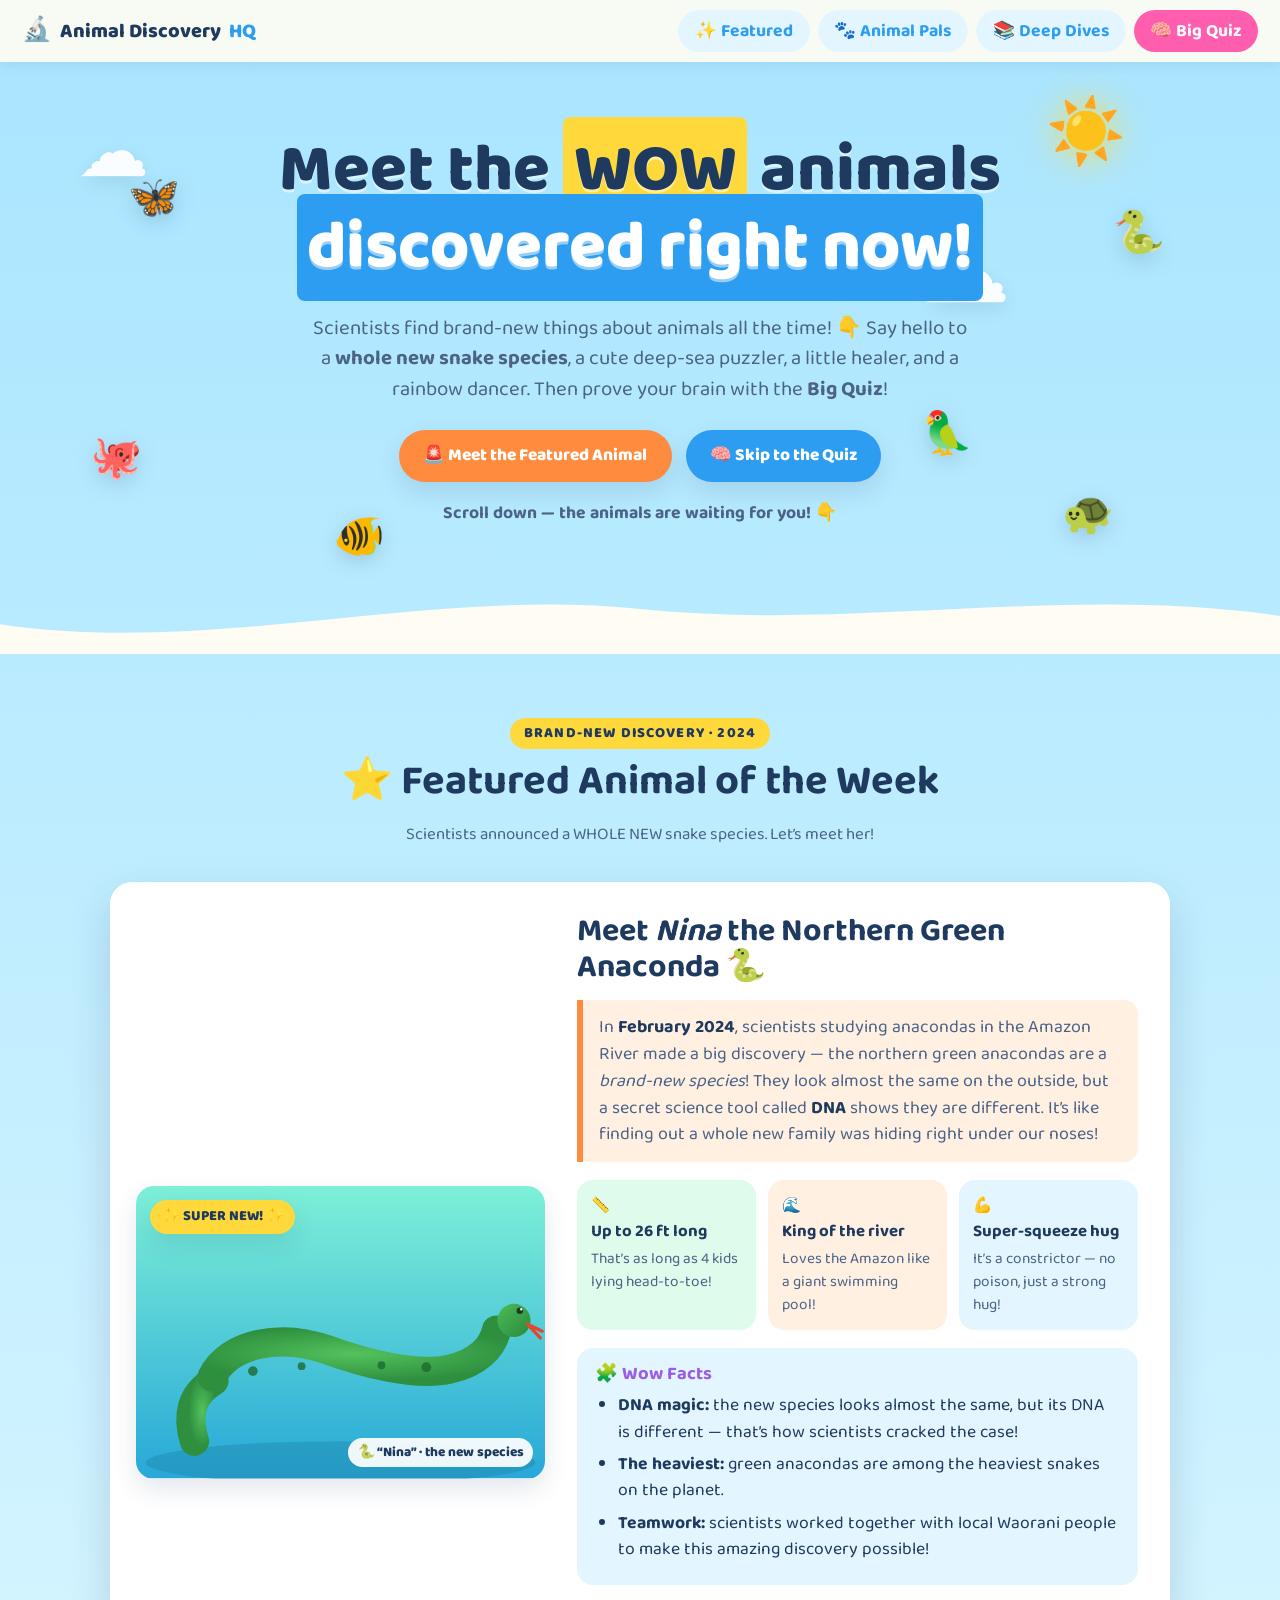
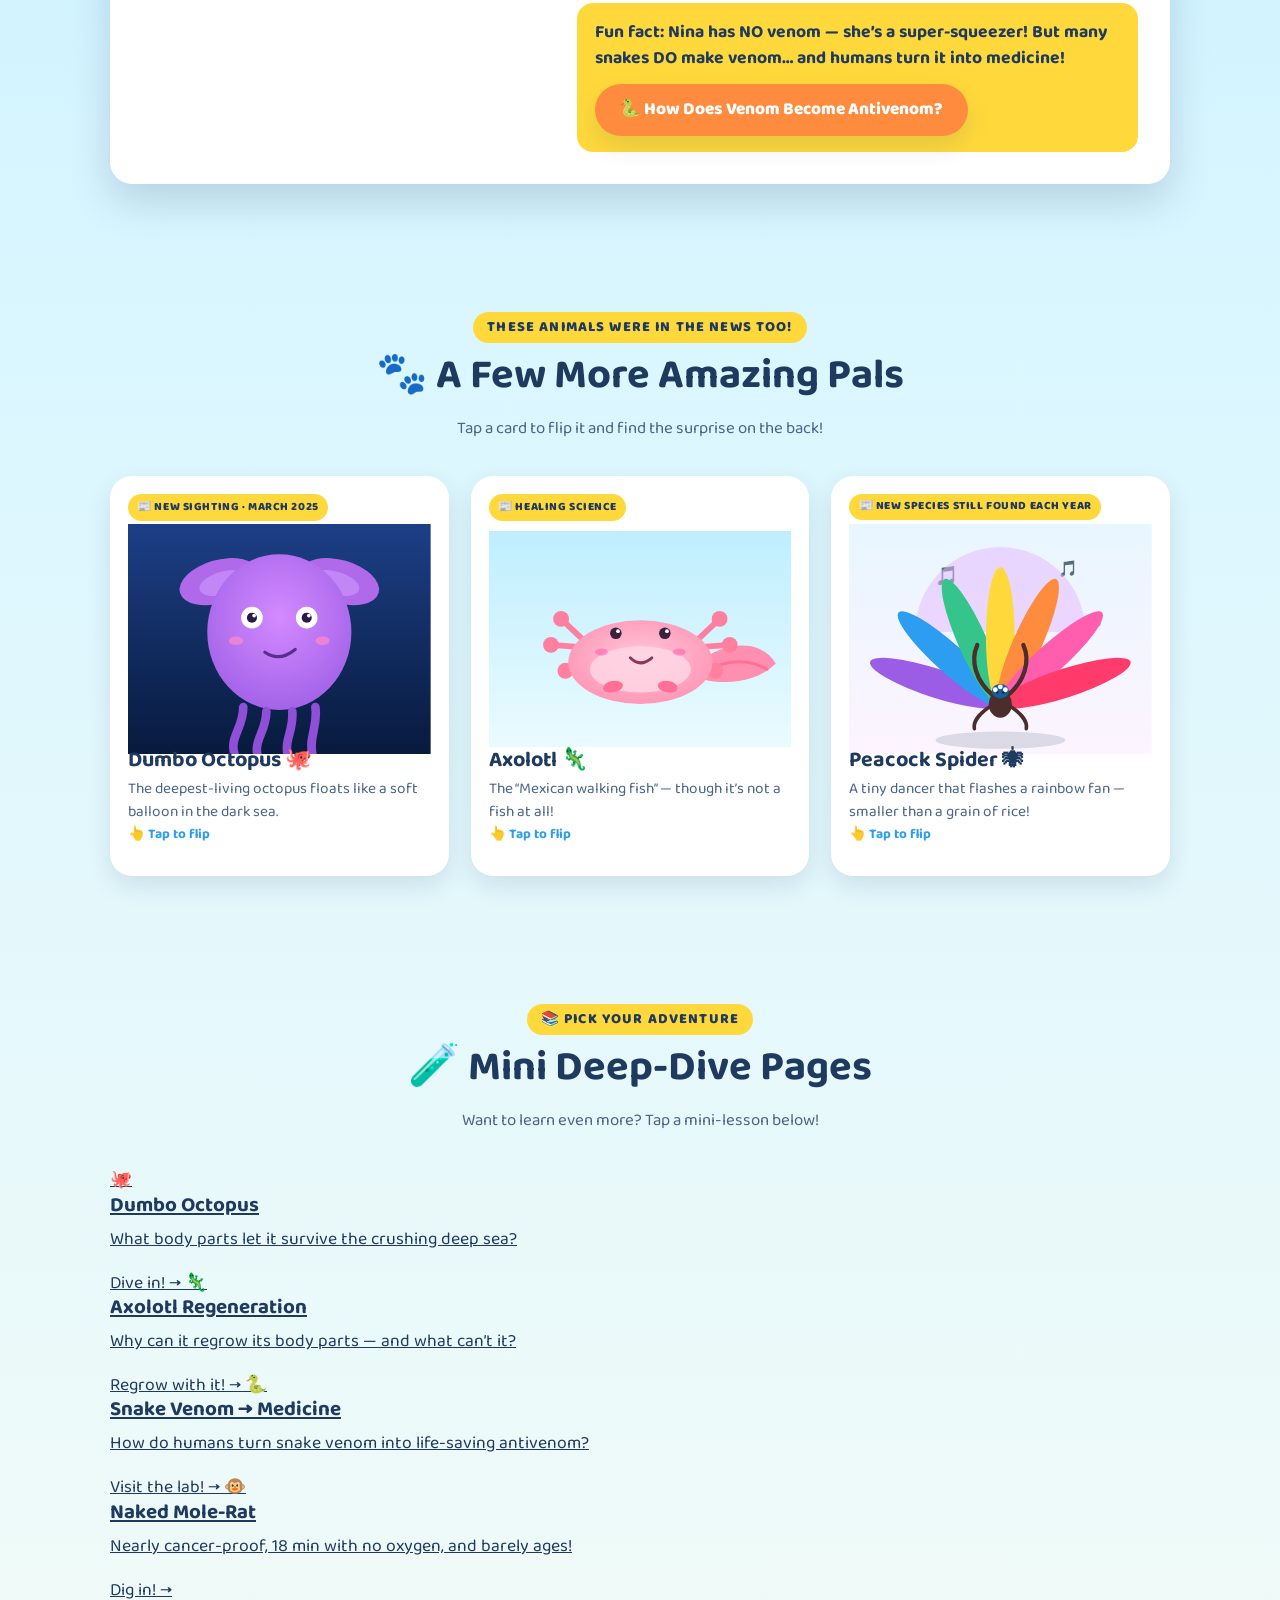
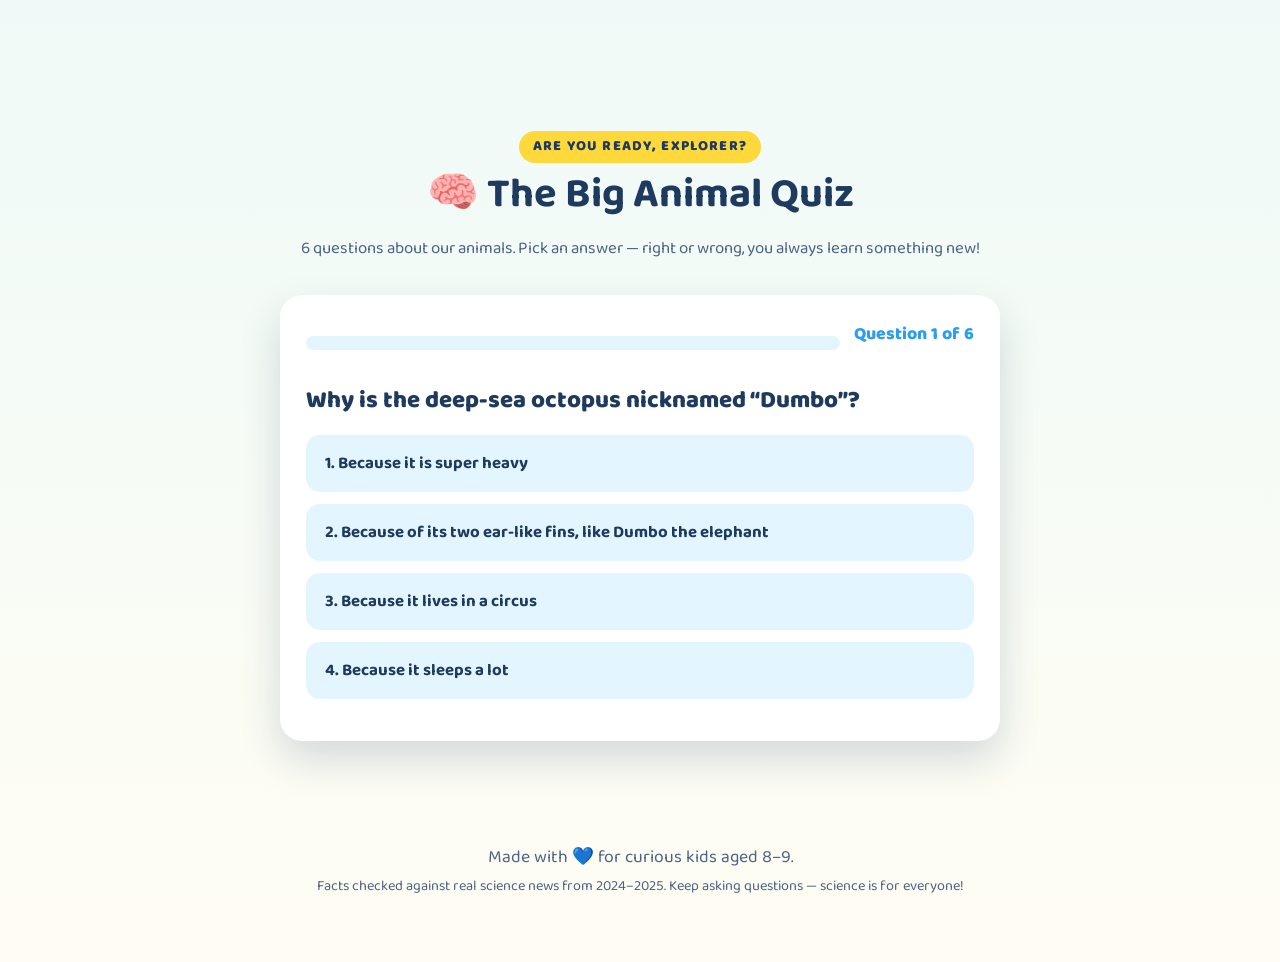
==== commit d4672538: "update moled rate" ====
--- a/index.html
+++ b/index.html
@@ -363,6 +363,12 @@
           <p>How do humans turn snake venom into life-saving antivenom?</p>
           <span class="dive-btn">Visit the lab! &#8594;</span>
         </a>
+        <a href="naked-mole-rat.html" class="dive-card">
+          <span class="dive-emoji">&#128053;</span>
+          <h3>Naked Mole-Rat</h3>
+          <p>Nearly cancer-proof, 18 min with no oxygen, and barely ages!</p>
+          <span class="dive-btn">Dig in! &#8594;</span>
+        </a>
       </div>
     </section>
 
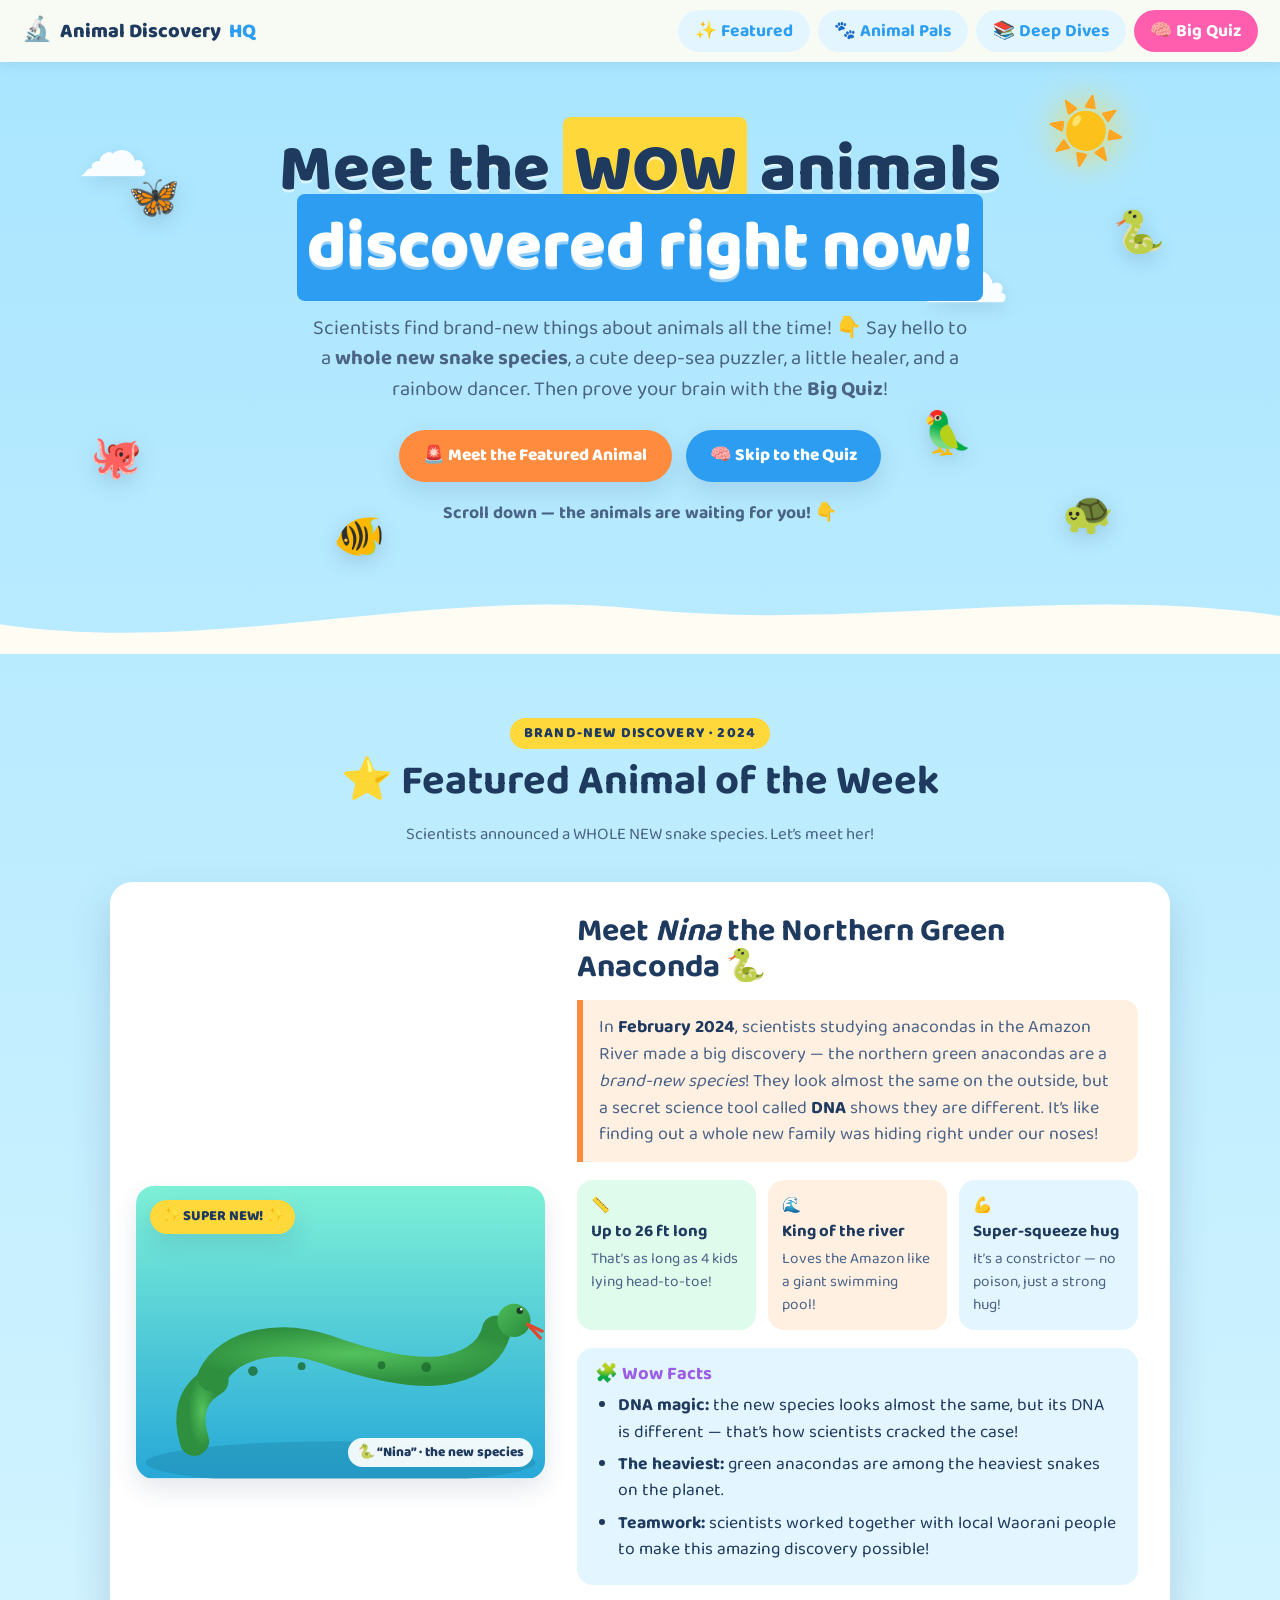
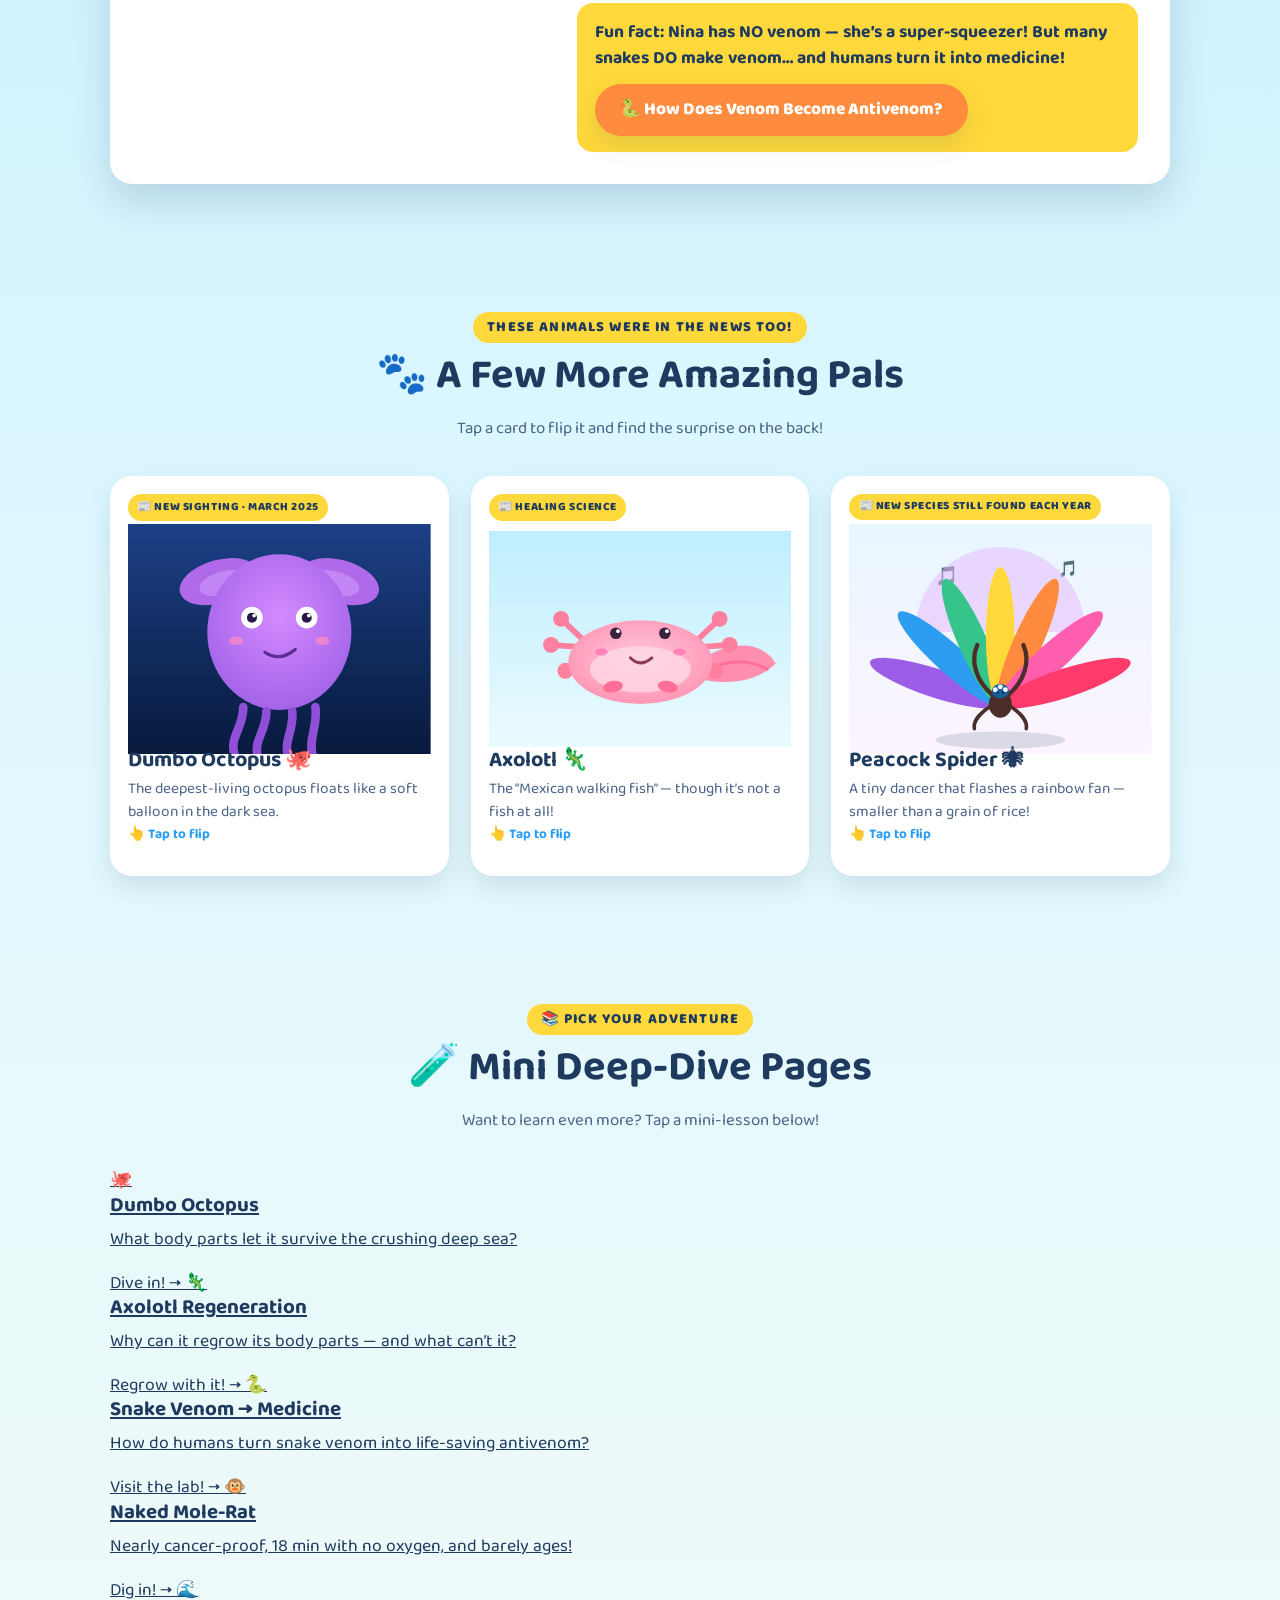
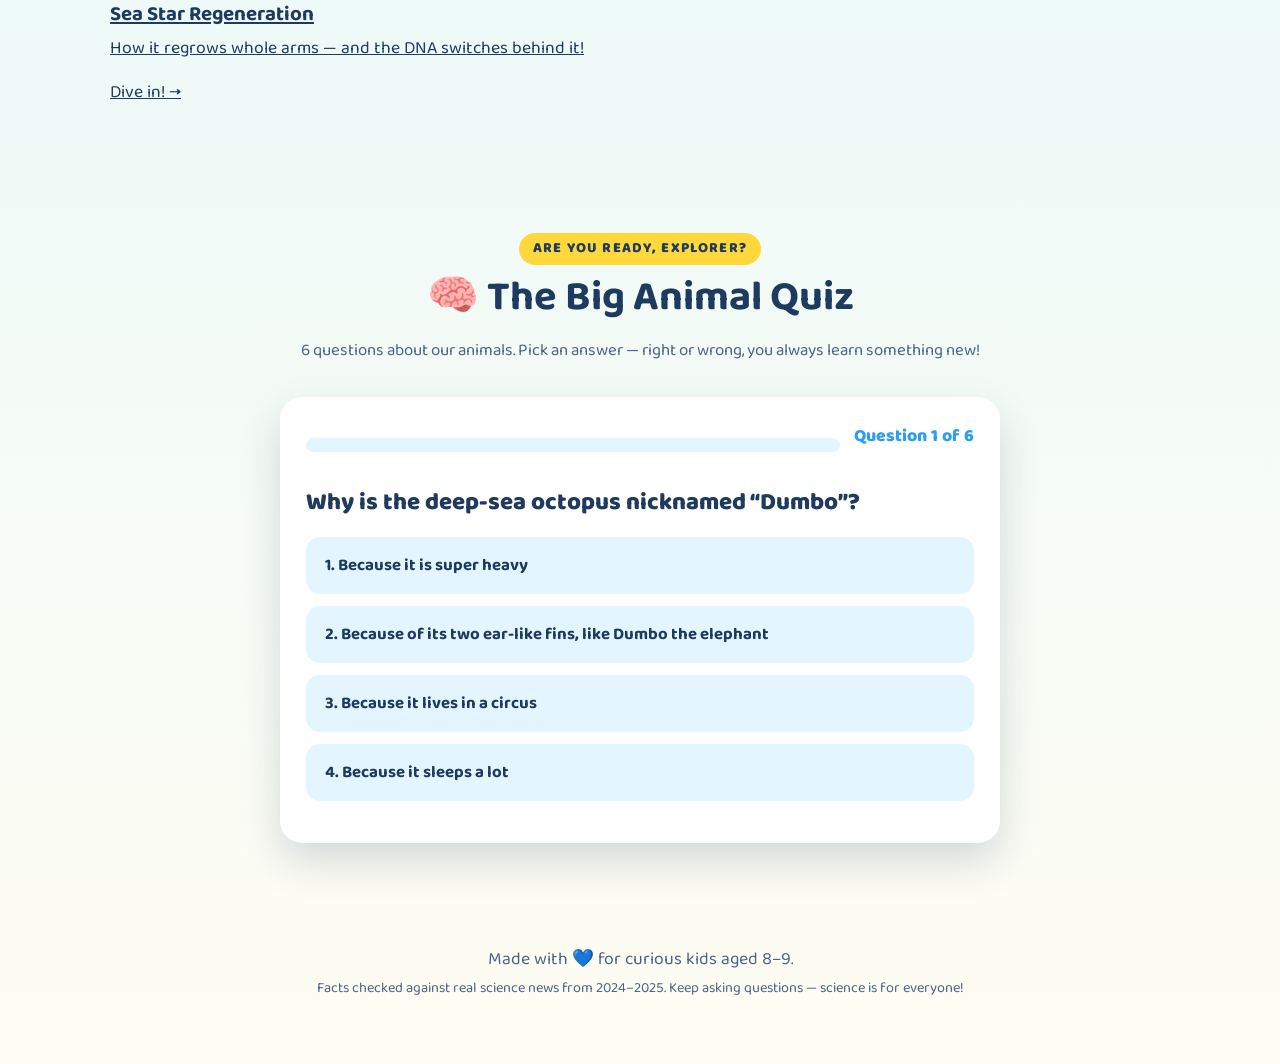
==== commit 382a18ff: "update 2" ====
--- a/index.html
+++ b/index.html
@@ -369,6 +369,12 @@
           <p>Nearly cancer-proof, 18 min with no oxygen, and barely ages!</p>
           <span class="dive-btn">Dig in! &#8594;</span>
         </a>
+        <a href="seastar-regeneration.html" class="dive-card">
+          <span class="dive-emoji">&#127754;</span>
+          <h3>Sea Star Regeneration</h3>
+          <p>How it regrows whole arms &mdash; and the DNA switches behind it!</p>
+          <span class="dive-btn">Dive in! &#8594;</span>
+        </a>
       </div>
     </section>
 
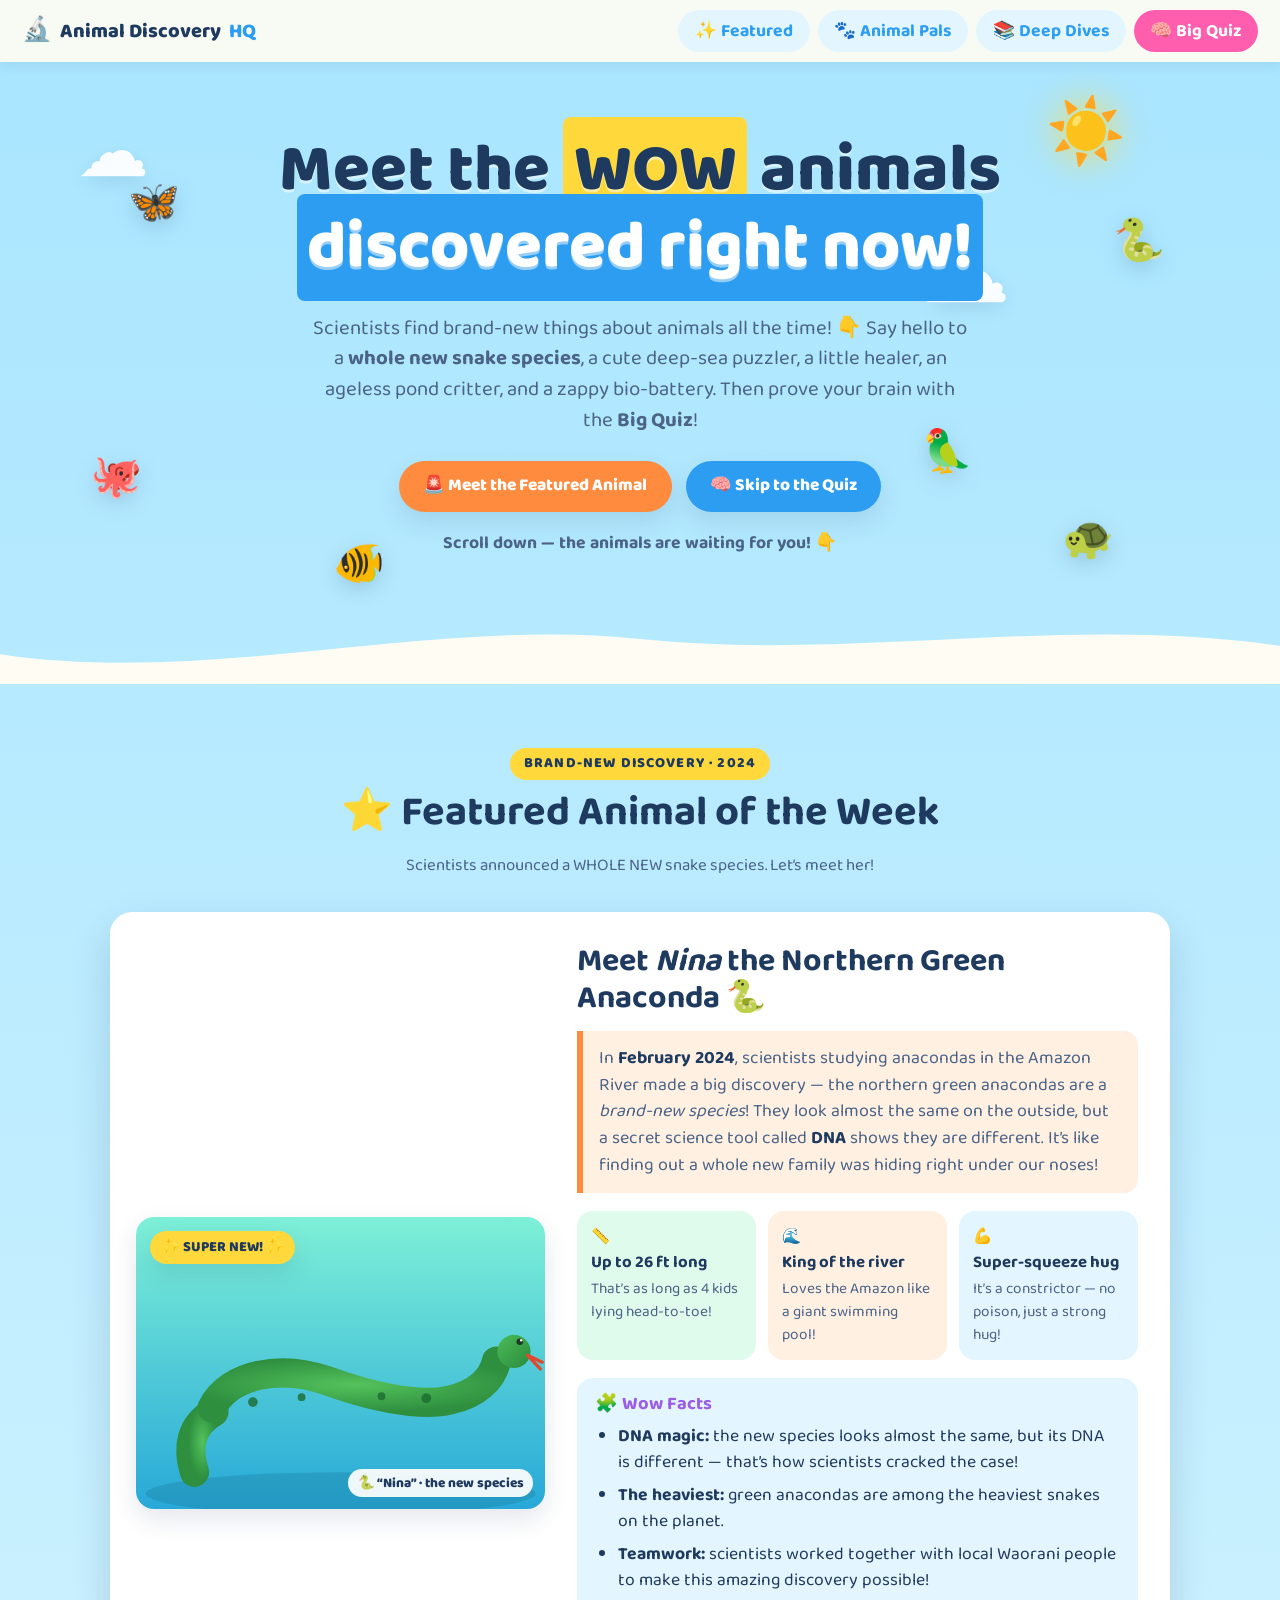
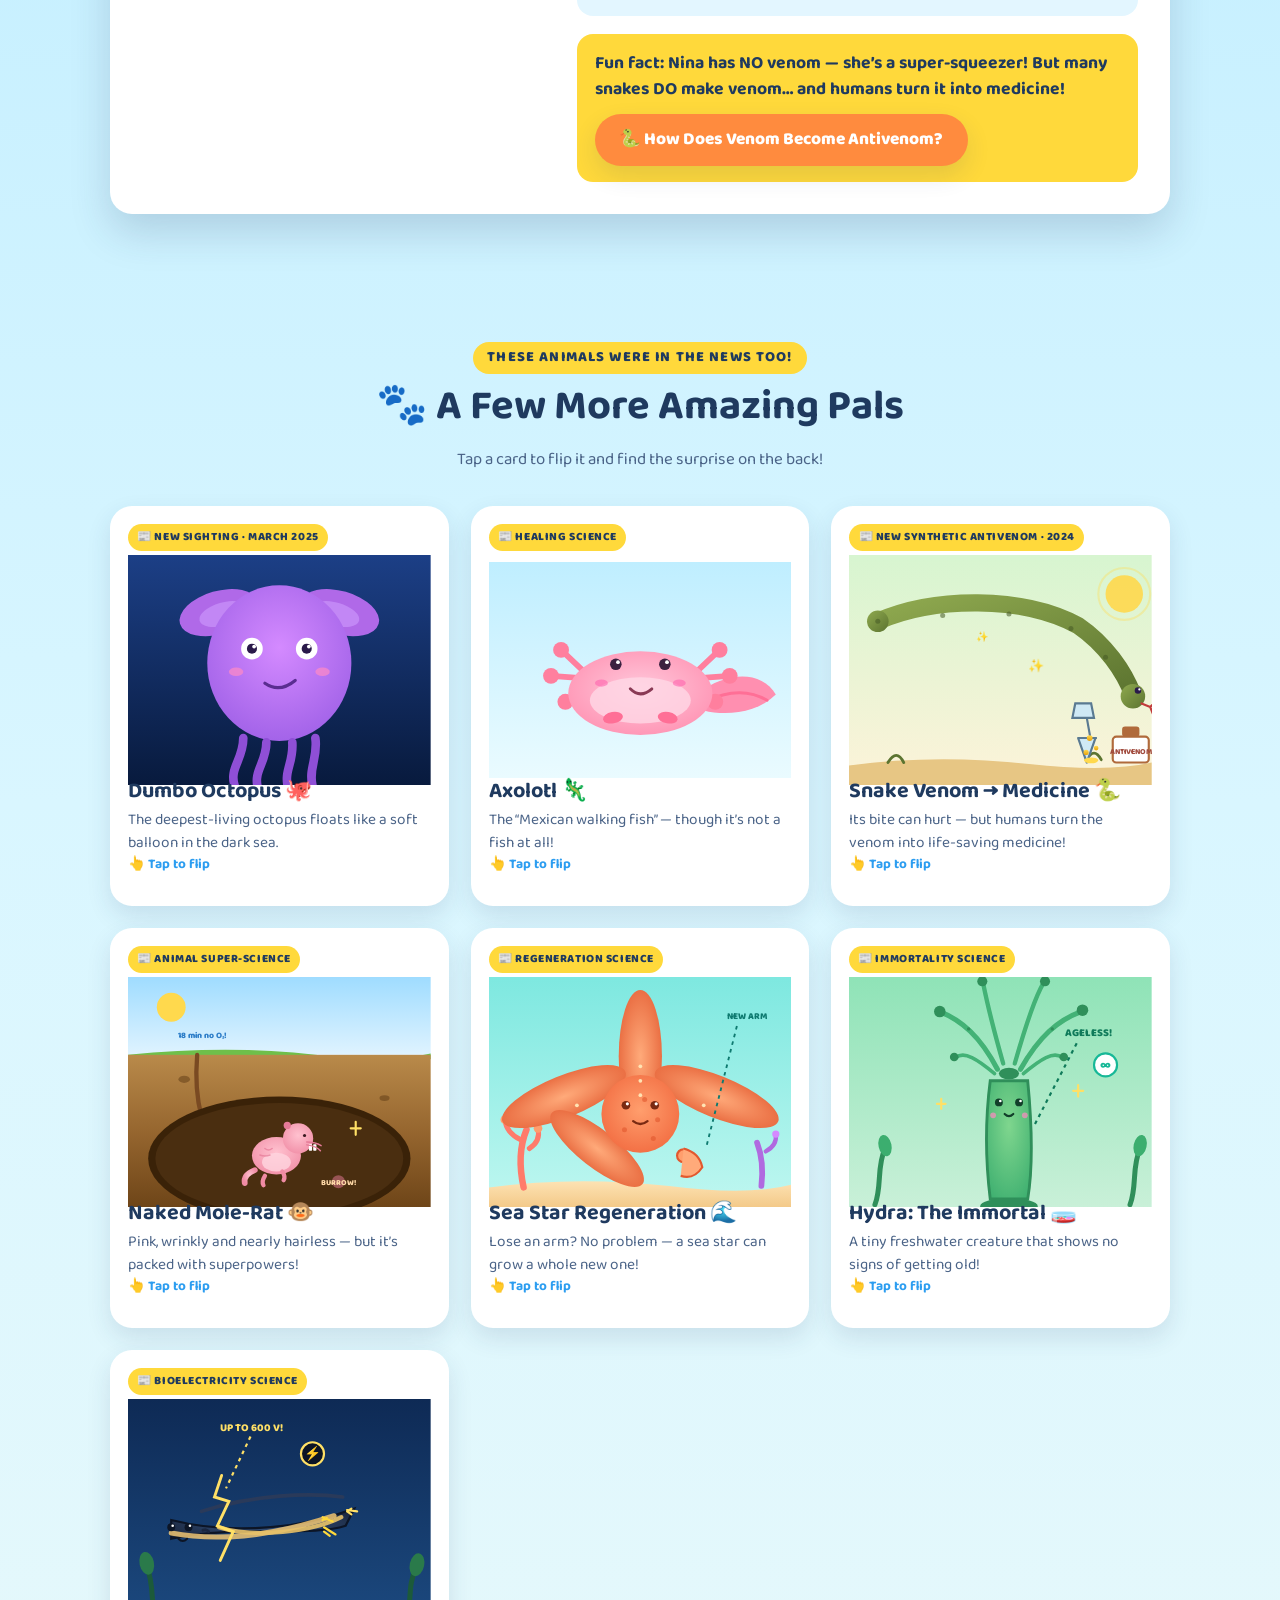
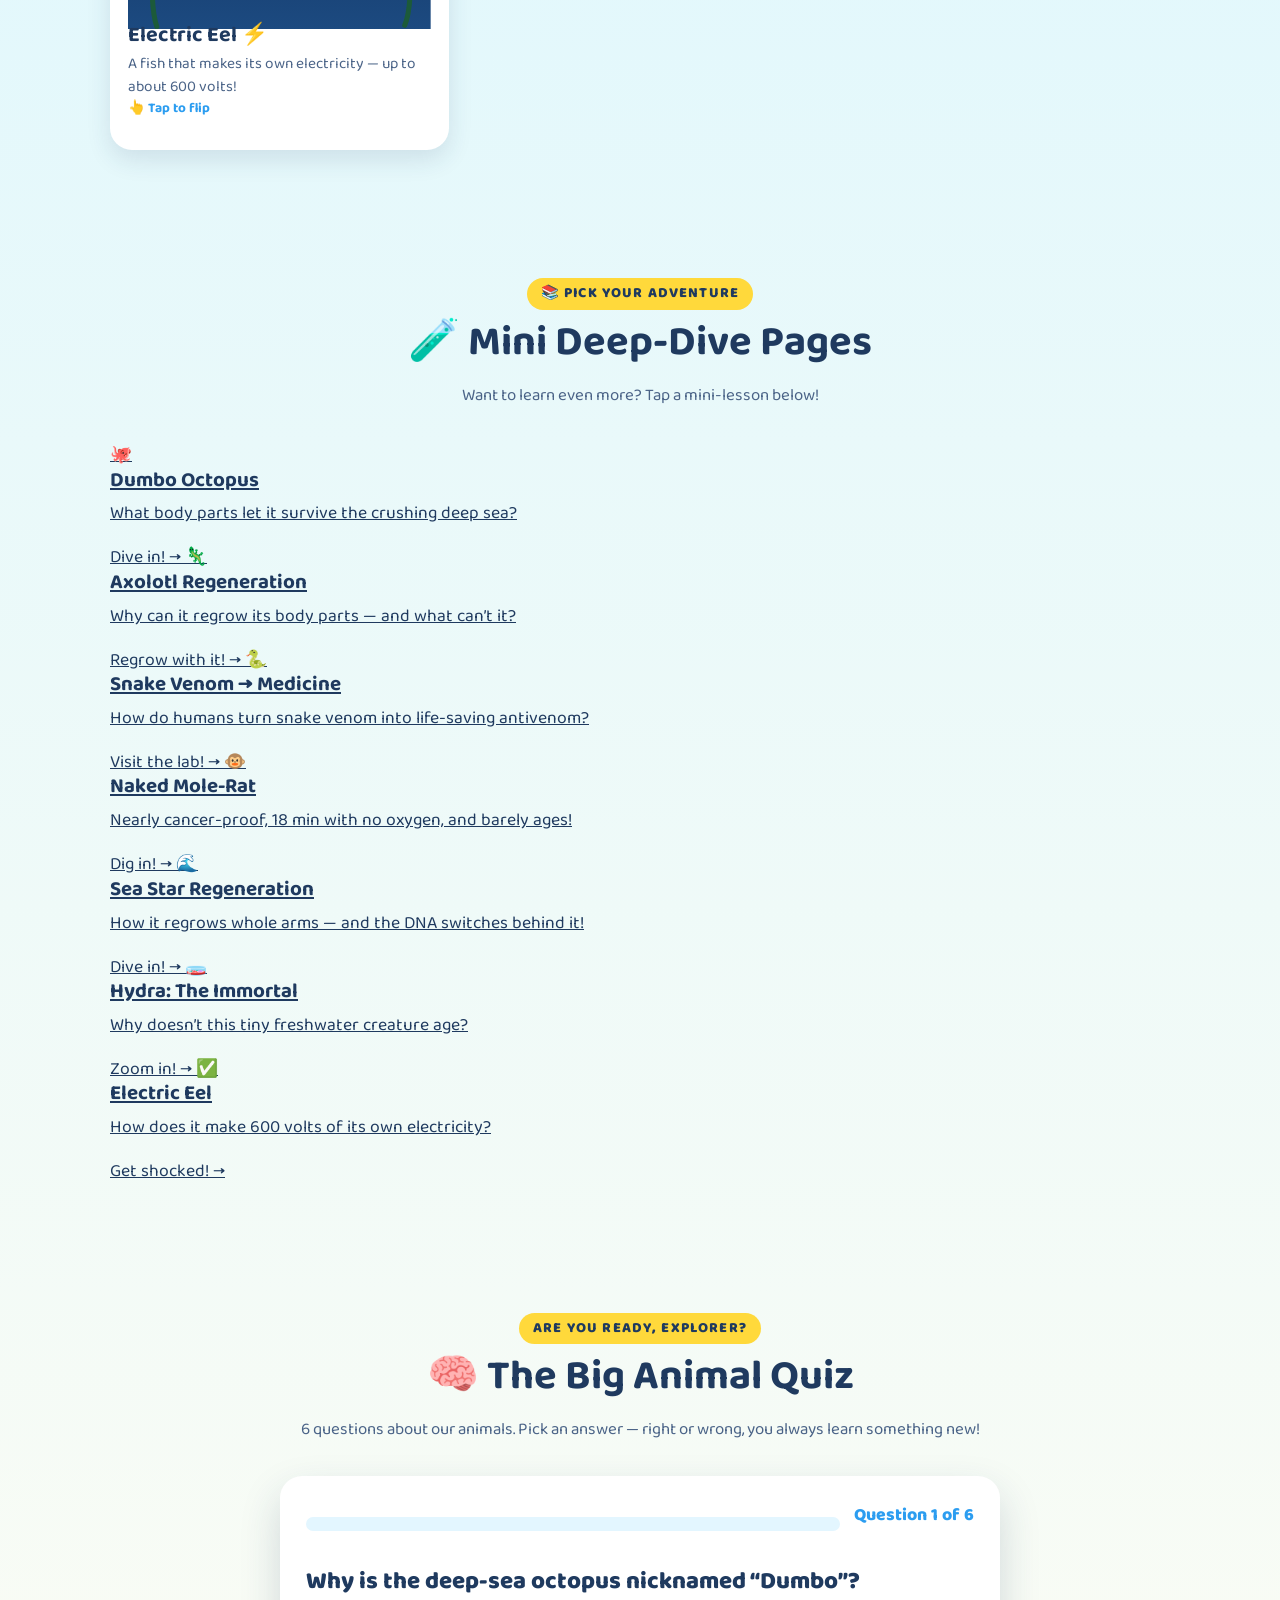
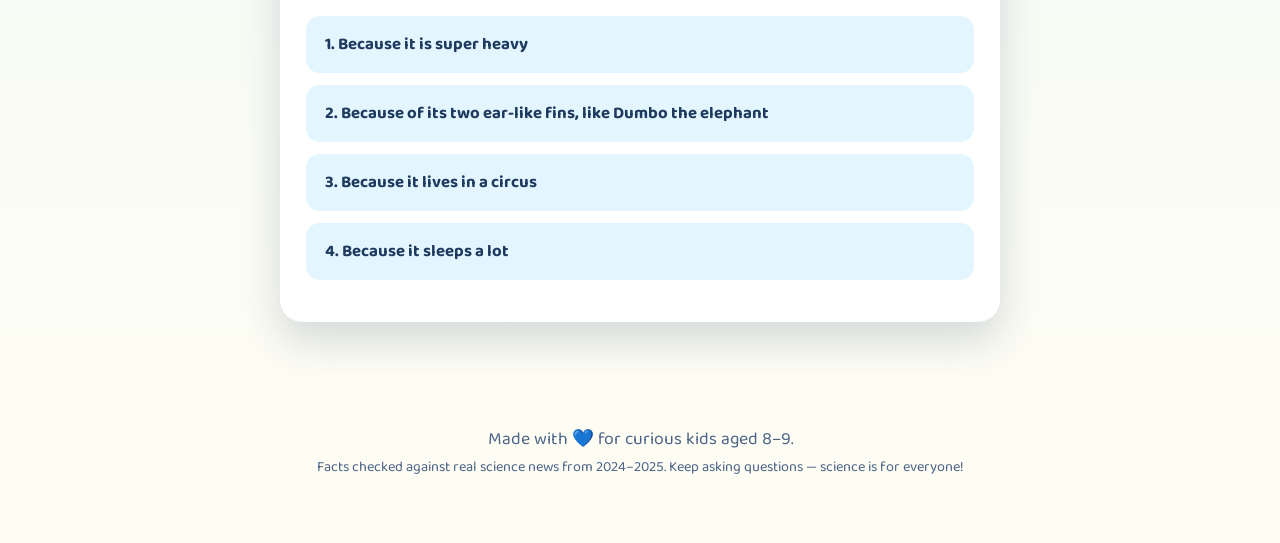
==== commit 1f5e999c: "added eel" ====
--- a/index.html
+++ b/index.html
@@ -4,7 +4,7 @@
   <meta charset="UTF-8">
   <meta name="viewport" content="width=device-width, initial-scale=1">
   <title>Animal Discovery HQ — Amazing Animal News for Curious Kids (Ages 8–9)</title>
-  <meta name="description" content="Kid-friendly animal news: meet a brand-new snake species, a deep-sea cutie, a healing axolotl and a tiny dancer, then take the big quiz!">
+  <meta name="description" content="Kid-friendly animal news: meet a brand-new snake species, a deep-sea cutie, a healing axolotl, an ageless pond critter and a zappy bio-battery, then take the big quiz!">
   <link rel="preconnect" href="https://fonts.googleapis.com">
   <link rel="preconnect" href="https://fonts.gstatic.com" crossorigin>
   <link href="https://fonts.googleapis.com/css2?family=Baloo+2:wght@400;500;600;700;800&display=swap" rel="stylesheet">
@@ -42,7 +42,7 @@
       <p class="hero-sub">
         Scientists find brand-new things about animals all the time! 👇
         Say hello to a <strong>whole new snake species</strong>, a cute deep-sea puzzler,
-        a little healer, and a rainbow dancer. Then prove your brain with the <strong>Big Quiz</strong>!
+        a little healer, an ageless pond critter, and a zappy bio-battery. Then prove your brain with the <strong>Big Quiz</strong>!
       </p>
       <div class="hero-actions">
         <a href="#featured" class="btn btn--warm">🚨 Meet the Featured Animal</a>
@@ -278,57 +278,345 @@
           </div>
         </article>
 
-        <!-- Peacock spider card -->
+        <!-- Snake venom → antivenom card -->
         <article class="animal-card" data-reveal>
           <div class="animal-card-inner">
             <div class="card-face card-front">
-              <span class="card-tag">&#128240; New species still found each year</span>
+              <span class="card-tag">&#128240; New synthetic antivenom &middot; 2024</span>
               <div class="card-art">
-                <svg viewBox="0 0 420 320" role="img" aria-label="A tiny peacock spider dancing with a rainbow fan">
+                <svg viewBox="0 0 420 320" role="img" aria-label="A friendly green snake with golden venom drops falling into a flask, next to an antivenom bottle">
                   <defs>
-                    <linearGradient id="peacock-bg" x1="0" y1="0" x2="0" y2="1">
-                      <stop offset="0" stop-color="#e8f6ff"/>
-                      <stop offset="1" stop-color="#fdf4ff"/>
+                    <linearGradient id="sn-card-bg" x1="0" y1="0" x2="0" y2="1">
+                      <stop offset="0" stop-color="#d7f5d0"/>
+                      <stop offset="1" stop-color="#fdf3d9"/>
+                    </linearGradient>
+                    <linearGradient id="sn-card-body" x1="0" y1="0" x2="1" y2="1">
+                      <stop offset="0" stop-color="#8fa94f"/>
+                      <stop offset="1" stop-color="#5c7430"/>
+                    </linearGradient>
+                    <linearGradient id="sn-card-venom" x1="0" y1="0" x2="0" y2="1">
+                      <stop offset="0" stop-color="#ffd94d"/>
+                      <stop offset="1" stop-color="#e8a20c"/>
                     </linearGradient>
                   </defs>
-                  <rect width="420" height="320" fill="url(#peacock-bg)"/>
-                  <text class="note-float" x="120" y="80" font-size="26">&#127925;</text>
-                  <text class="note-float note-float--2" x="290" y="70" font-size="22">&#127925;</text>
-                  <text class="note-float note-float--3" x="330" y="140" font-size="18">&#127925;</text>
-                  <ellipse cx="210" cy="300" rx="90" ry="12" fill="#1e3c5a" opacity=".15"/>
-                  <g class="peacock-dance">
-                    <path d="M 92 150 A 118 118 0 0 1 328 150 Z" fill="#e6b8ff" opacity=".5"/>
-                    <g transform="rotate(-72 210 250)"><ellipse cx="210" cy="156" rx="20" ry="96" fill="#9b5de5"/></g>
-                    <g transform="rotate(-48 210 250)"><ellipse cx="210" cy="156" rx="20" ry="96" fill="#2c9df0"/></g>
-                    <g transform="rotate(-24 210 250)"><ellipse cx="210" cy="156" rx="20" ry="96" fill="#35c58b"/></g>
-                    <g transform="rotate(0 210 250)"><ellipse cx="210" cy="156" rx="20" ry="96" fill="#ffd93b"/></g>
-                    <g transform="rotate(24 210 250)"><ellipse cx="210" cy="156" rx="20" ry="96" fill="#ff8b3e"/></g>
-                    <g transform="rotate(48 210 250)"><ellipse cx="210" cy="156" rx="20" ry="96" fill="#ff5eae"/></g>
-                    <g transform="rotate(72 210 250)"><ellipse cx="210" cy="156" rx="20" ry="96" fill="#ff3b6b"/></g>
-                    <path d="M 200 238 C 176 218 168 190 178 168" stroke="#4b2e2a" stroke-width="6" stroke-linecap="round" fill="none"/>
-                    <path d="M 220 238 C 244 218 252 190 242 168" stroke="#4b2e2a" stroke-width="6" stroke-linecap="round" fill="none"/>
-                    <path d="M 198 252 C 182 262 172 274 174 284" stroke="#4b2e2a" stroke-width="5" stroke-linecap="round" fill="none"/>
-                    <path d="M 222 252 C 238 262 248 274 246 284" stroke="#4b2e2a" stroke-width="5" stroke-linecap="round" fill="none"/>
-                    <ellipse cx="210" cy="250" rx="16" ry="19" fill="#4b2e2a"/>
-                    <ellipse cx="210" cy="232" rx="12" ry="10" fill="#155e9c"/>
-                    <circle cx="203" cy="230" r="3.4" fill="#ffffff"/>
-                    <circle cx="210" cy="226" r="3.4" fill="#ffffff"/>
-                    <circle cx="217" cy="230" r="3.4" fill="#ffffff"/>
-                    <circle cx="206" cy="234" r="1.6" fill="#1c1c1c"/>
-                    <circle cx="214" cy="234" r="1.6" fill="#1c1c1c"/>
-                  </g>
+                  <rect width="420" height="320" fill="url(#sn-card-bg)"/>
+                  <circle cx="382" cy="54" r="26" fill="#ffd94d" opacity=".9"/>
+                  <circle cx="382" cy="54" r="36" fill="none" stroke="#ffd94d" stroke-width="3" opacity=".35"/>
+                  <path d="M 0 292 Q 120 276 250 290 Q 360 302 420 288 L 420 320 L 0 320 Z" fill="#e7c684"/>
+                  <path d="M 54 288 Q 66 268 76 288 M 330 284 Q 340 266 350 284" stroke="#5c7430" stroke-width="4" stroke-linecap="round" fill="none"/>
+                  <path class="sn-card-sway" d="M 40 92 C 118 58 240 56 318 98 C 356 124 382 162 394 194" stroke="url(#sn-card-body)" stroke-width="24" stroke-linecap="round" fill="none"/>
+                  <circle cx="40" cy="92" r="15" fill="url(#sn-card-body)"/>
+                  <circle cx="40" cy="92" r="3.5" fill="#465a26" opacity=".55"/>
+                  <circle cx="130" cy="84" r="3.5" fill="#465a26" opacity=".55"/>
+                  <circle cx="222" cy="82" r="3.5" fill="#465a26" opacity=".55"/>
+                  <circle cx="308" cy="102" r="3.5" fill="#465a26" opacity=".55"/>
+                  <circle cx="356" cy="142" r="3.5" fill="#465a26" opacity=".55"/>
+                  <circle cx="394" cy="196" r="17" fill="url(#sn-card-body)"/>
+                  <circle cx="401" cy="188" r="4.5" fill="#2a1a4a"/>
+                  <circle cx="403" cy="186.5" r="1.6" fill="#ffffff"/>
+                  <path d="M 406 206 l 12 5 M 418 211 l 7 -7 M 418 211 l 4 10" stroke="#c23b3b" stroke-width="3" stroke-linecap="round" fill="none"/>
+                  <path d="M 330 288 l -12 -34 h 24 Z" fill="#cfe9f5" stroke="#5a7a92" stroke-width="3" stroke-linejoin="round"/>
+                  <path d="M 318 254 h 26 M 330 226 l 5 28" stroke="#5a7a92" stroke-width="3" fill="none"/>
+                  <path d="M 314 206 h 22 l 4 20 h -30 Z" fill="#cfe9f5" stroke="#5a7a92" stroke-width="3" fill="none"/>
+                  <ellipse cx="336" cy="285" rx="10" ry="4" fill="#ffd94d"/>
+                  <circle class="sn-card-drop" cx="334" cy="254" r="4" fill="url(#sn-card-venom)"/>
+                  <circle class="sn-card-drop sn-card-drop--2" cx="343" cy="268" r="3.2" fill="url(#sn-card-venom)"/>
+                  <circle class="sn-card-drop sn-card-drop--3" cx="329" cy="274" r="3.6" fill="url(#sn-card-venom)"/>
+                  <rect x="366" y="252" width="50" height="36" rx="5" fill="#ffffff" stroke="#b06a3b" stroke-width="3"/>
+                  <rect x="379" y="238" width="24" height="14" rx="4" fill="#b06a3b"/>
+                  <text x="391" y="276" text-anchor="middle" font-size="11" font-weight="800" fill="#a14b3e">ANTIVENOM</text>
+                  <text class="sn-card-spark" x="248" y="160" font-size="18">&#10024;</text>
+                  <text class="sn-card-spark" x="176" y="118" font-size="14">&#10024;</text>
                 </svg>
               </div>
-              <h3>Peacock Spider &#128375;</h3>
-              <p class="card-tagline">A tiny dancer that flashes a rainbow fan &mdash; smaller than a grain of rice!</p>
+              <h3>Snake Venom &rarr; Medicine &#128013;</h3>
+              <p class="card-tagline">Its bite can hurt &mdash; but humans turn the venom into life-saving medicine!</p>
               <p class="card-hint">Tap to flip</p>
             </div>
             <div class="card-face card-back">
-              <span class="tap-emoji">&#128375;</span>
+              <span class="tap-emoji">&#128013;</span>
               <h4>Surprise!</h4>
-              <p>Only the <em>males</em> are rainbow-coloured &mdash; they <strong>dance and raise their colourful flaps</strong>
-              to impress females! They are only about <strong>4&ndash;5 mm long</strong>, and more than
-              <strong>100 species</strong> are known. Scientists keep finding <strong>new dancing spiders</strong> in Australia every year.</p>
+              <p>Venom is a mix of tiny &ldquo;keys&rdquo; &mdash; and each <strong>antivenom</strong> has to fit the right key to the right lock. In <strong>2024, scientists made a brand-new synthetic antivenom</strong> that could one day fight many snake bites at once!</p>
+              <p class="dive-link-row"><a class="dive-link" href="snake-antivenom.html">&#128138; Visit the lab: how does venom become antivenom?</a></p>
+            </div>
+          </div>
+        </article>
+
+        <!-- Naked mole-rat card -->
+        <article class="animal-card" data-reveal>
+          <div class="animal-card-inner">
+            <div class="card-face card-front">
+              <span class="card-tag">&#128240; Animal super-science</span>
+              <div class="card-art">
+                <svg viewBox="0 0 420 320" role="img" aria-label="A pink naked mole-rat with big front teeth peeking out of an underground tunnel">
+                  <defs>
+                    <linearGradient id="mr-card-sky" x1="0" y1="0" x2="0" y2="1">
+                      <stop offset="0" stop-color="#9fdcff"/>
+                      <stop offset="1" stop-color="#dff3ff"/>
+                    </linearGradient>
+                    <linearGradient id="mr-card-dirt" x1="0" y1="0" x2="0" y2="1">
+                      <stop offset="0" stop-color="#b98a4a"/>
+                      <stop offset=".5" stop-color="#96662f"/>
+                      <stop offset="1" stop-color="#6e4518"/>
+                    </linearGradient>
+                    <radialGradient id="mr-card-skin" cx=".5" cy=".4" r=".7">
+                      <stop offset="0" stop-color="#ffc1cf"/>
+                      <stop offset="1" stop-color="#f08ba4"/>
+                    </radialGradient>
+                  </defs>
+                  <rect width="420" height="108" fill="url(#mr-card-sky)"/>
+                  <circle cx="60" cy="42" r="20" fill="#ffd94d"/>
+                  <path d="M 0 108 Q 140 94 260 108 Q 360 120 420 106 L 420 114 L 0 114 Z" fill="#6fbf4a"/>
+                  <rect y="108" width="420" height="212" fill="url(#mr-card-dirt)"/>
+                  <ellipse cx="78" cy="142" rx="8" ry="5" fill="#5e3a14" opacity=".5"/>
+                  <ellipse cx="356" cy="168" rx="7" ry="4" fill="#5e3a14" opacity=".5"/>
+                  <ellipse cx="282" cy="290" rx="9" ry="5" fill="#5e3a14" opacity=".4"/>
+                  <path d="M 96 108 Q 92 156 102 194 Q 112 226 104 258" stroke="#7a4a22" stroke-width="6" stroke-linecap="round" fill="none"/>
+                  <ellipse cx="210" cy="252" rx="182" ry="86" fill="#3a2208"/>
+                  <ellipse cx="210" cy="252" rx="172" ry="77" fill="#4a2e10"/>
+                  <g class="mr-card-rat">
+                    <path d="M 176 268 q -16 6 -14 18" stroke="url(#mr-card-skin)" stroke-width="8" stroke-linecap="round" fill="none"/>
+                    <ellipse cx="206" cy="248" rx="34" ry="26" fill="url(#mr-card-skin)"/>
+                    <ellipse cx="206" cy="257" rx="20" ry="13" fill="#ffd6e0" opacity=".8"/>
+                    <circle cx="236" cy="224" r="21" fill="url(#mr-card-skin)"/>
+                    <circle cx="221" cy="206" r="5" fill="#e57a97"/>
+                    <circle cx="245" cy="220" r="2.2" fill="#3a1a22"/>
+                    <rect x="251" y="232" width="4.5" height="9" rx="1" fill="#ffffff"/>
+                    <rect x="257" y="232" width="4.5" height="9" rx="1" fill="#ffffff"/>
+                    <path d="M 248 229 q 12 0 20 5 M 248 233 q 14 2 19 8" stroke="#e57a97" stroke-width="2" fill="none" stroke-linecap="round"/>
+                    <path d="M 214 270 q 5 7 2 12" stroke="#f08ba4" stroke-width="6" stroke-linecap="round" fill="none"/>
+                    <path d="M 190 276 q -5 8 -2 13" stroke="#f08ba4" stroke-width="6" stroke-linecap="round" fill="none"/>
+                    <path d="M 190 238 q 5 4 10 0 M 183 247 q 7 3 14 0" stroke="#e57a97" stroke-width="2.2" fill="none" stroke-linecap="round" opacity=".7"/>
+                  </g>
+                  <path class="mr-card-blink" d="M 316 210 l 0 -9 M 316 210 l 0 9 M 316 210 l -7 0 M 316 210 l 7 0" stroke="#ffe066" stroke-width="3" stroke-linecap="round" fill="none"/>
+                  <text x="70" y="84" font-size="12" font-weight="800" fill="#2f7fc9">18 min no O&#8322;!</text>
+                  <circle cx="292" cy="284" r="9" fill="#e57a97" opacity=".5"/>
+                  <text x="292" y="288" text-anchor="middle" font-size="11" font-weight="800" fill="#ffd9a8">BURROW!</text>
+                </svg>
+              </div>
+              <h3>Naked Mole-Rat &#128053;</h3>
+              <p class="card-tagline">Pink, wrinkly and nearly hairless &mdash; but it&rsquo;s packed with superpowers!</p>
+              <p class="card-hint">Tap to flip</p>
+            </div>
+            <div class="card-face card-back">
+              <span class="tap-emoji">&#128053;</span>
+              <h4>Surprise!</h4>
+              <p>It <strong>almost never gets cancer</strong>, can survive with almost no oxygen, and lives longer than any other rodent! In <strong>2023, scientists even lent its cancer-fighting gene to mice</strong> &mdash; and it made them healthier!</p>
+              <p class="dive-link-row"><a class="dive-link" href="naked-mole-rat.html">&#128295; Dig in: what can we build from its superpowers?</a></p>
+            </div>
+          </div>
+        </article>
+
+        <!-- Sea star regeneration card -->
+        <article class="animal-card" data-reveal>
+          <div class="animal-card-inner">
+            <div class="card-face card-front">
+              <span class="card-tag">&#128240; Regeneration science</span>
+              <div class="card-art">
+                <svg viewBox="0 0 420 320" role="img" aria-label="A cute orange sea star on the sandy sea floor with one arm growing back">
+                  <defs>
+                    <linearGradient id="ss-card-sea" x1="0" y1="0" x2="0" y2="1">
+                      <stop offset="0" stop-color="#7ee8e0"/>
+                      <stop offset="1" stop-color="#bff7f0"/>
+                    </linearGradient>
+                    <linearGradient id="ss-card-sand" x1="0" y1="0" x2="0" y2="1">
+                      <stop offset="0" stop-color="#fde2b3"/>
+                      <stop offset="1" stop-color="#f3c988"/>
+                    </linearGradient>
+                    <radialGradient id="ss-card-body" cx=".5" cy=".45" r=".7">
+                      <stop offset="0" stop-color="#ff9e6d"/>
+                      <stop offset="1" stop-color="#f0643a"/>
+                    </radialGradient>
+                    <radialGradient id="ss-card-arm" cx=".5" cy=".5" r=".7">
+                      <stop offset="0" stop-color="#ffaa7a"/>
+                      <stop offset="1" stop-color="#e2582e"/>
+                    </radialGradient>
+                  </defs>
+                  <rect width="420" height="320" fill="url(#ss-card-sea)"/>
+                  <path d="M 0 292 Q 120 276 250 290 Q 360 304 420 288 L 420 320 L 0 320 Z" fill="url(#ss-card-sand)"/>
+                  <ellipse class="bubble bubble--1" cx="84" cy="70" r="6" fill="#ffffff" opacity=".75"/>
+                  <ellipse class="bubble bubble--2" cx="110" cy="40" r="4" fill="#ffffff" opacity=".6"/>
+                  <ellipse class="bubble bubble--3" cx="344" cy="82" r="6" fill="#ffffff" opacity=".7"/>
+                  <g class="ss-card-coral">
+                    <path d="M 48 292 q -10 -46 4 -80" stroke="#ff7b6b" stroke-width="9" stroke-linecap="round" fill="none"/>
+                    <path d="M 44 226 q -20 -10 -22 -28 M 56 238 q 16 -10 12 -28" stroke="#ff7b6b" stroke-width="7" stroke-linecap="round" fill="none"/>
+                    <circle cx="22" cy="198" r="6" fill="#ff9e6d"/>
+                    <circle cx="68" cy="210" r="6" fill="#ff9e6d"/>
+                  </g>
+                  <g class="ss-card-coral ss-card-coral--2">
+                    <path d="M 378 290 q 4 -34 -6 -60" stroke="#b06ae0" stroke-width="8" stroke-linecap="round" fill="none"/>
+                    <path d="M 384 242 q 16 -8 14 -24" stroke="#b06ae0" stroke-width="6" stroke-linecap="round" fill="none"/>
+                    <circle cx="398" cy="218" r="5" fill="#d48aff"/>
+                  </g>
+                  <g class="ss-card-star">
+                    <ellipse cx="210" cy="110" rx="30" ry="92" fill="url(#ss-card-arm)"/>
+                    <ellipse cx="104" cy="166" rx="92" ry="29" fill="url(#ss-card-arm)" transform="rotate(-22 104 166)"/>
+                    <ellipse cx="316" cy="166" rx="92" ry="29" fill="url(#ss-card-arm)" transform="rotate(22 316 166)"/>
+                    <ellipse cx="150" cy="238" rx="80" ry="26" fill="url(#ss-card-arm)" transform="rotate(38 150 238)"/>
+                    <circle cx="210" cy="190" r="54" fill="url(#ss-card-body)"/>
+                    <circle cx="192" cy="176" r="3.5" fill="#e2582e" opacity=".6"/>
+                    <circle cx="216" cy="170" r="3.5" fill="#e2582e" opacity=".6"/>
+                    <circle cx="234" cy="198" r="3.5" fill="#e2582e" opacity=".6"/>
+                    <circle cx="188" cy="212" r="3.5" fill="#e2582e" opacity=".6"/>
+                    <circle cx="228" cy="224" r="3.5" fill="#e2582e" opacity=".6"/>
+                    <circle cx="190" cy="178" r="6" fill="#7a2a12"/>
+                    <circle cx="230" cy="178" r="6" fill="#7a2a12"/>
+                    <circle cx="192" cy="176" r="2.2" fill="#ffffff"/>
+                    <circle cx="232" cy="176" r="2.2" fill="#ffffff"/>
+                    <path d="M 200 200 q 10 8 20 0" stroke="#7a2a12" stroke-width="3.2" stroke-linecap="round" fill="none"/>
+                    <circle cx="210" cy="124" r="2.6" fill="#ffe3b3"/>
+                    <circle cx="210" cy="144" r="2.6" fill="#ffe3b3"/>
+                    <circle cx="210" cy="164" r="2.6" fill="#ffe3b3"/>
+                    <circle cx="122" cy="178" r="2.6" fill="#ffe3b3"/>
+                    <circle cx="298" cy="178" r="2.6" fill="#ffe3b3"/>
+                    <circle class="ss-card-stage" cx="270" cy="248" r="9" fill="#ff9e6d" stroke="#e2582e" stroke-width="3"/>
+                    <path class="ss-card-stage ss-card-stage--2" d="M 270 238 q 22 6 26 26 q -12 18 -30 12" fill="#ffaa7a" stroke="#e2582e" stroke-width="3"/>
+                  </g>
+                  <text x="330" y="58" font-size="13" font-weight="800" fill="#0e7a70">NEW ARM</text>
+                  <path d="M 344 68 l -42 166" stroke="#0e7a70" stroke-width="2.6" stroke-dasharray="5 6" fill="none"/>
+                </svg>
+              </div>
+              <h3>Sea Star Regeneration &#127754;</h3>
+              <p class="card-tagline">Lose an arm? No problem &mdash; a sea star can grow a whole new one!</p>
+              <p class="card-hint">Tap to flip</p>
+            </div>
+            <div class="card-face card-back">
+              <span class="tap-emoji">&#127754;</span>
+              <h4>Surprise!</h4>
+              <p>While an arm regrows, scientists can read each cell&rsquo;s genes &mdash; the <strong>DNA &ldquo;recipe&rdquo; switches arm-building on in the right order!</strong> Some sea stars can even grow a whole new body from one single arm.</p>
+              <p class="dive-link-row"><a class="dive-link" href="seastar-regeneration.html">&#129516; Dive in: is it their DNA?</a></p>
+            </div>
+          </div>
+        </article>
+
+        <!-- Hydra card -->
+        <article class="animal-card" data-reveal>
+          <div class="animal-card-inner">
+            <div class="card-face card-front">
+              <span class="card-tag">&#128240; Immortality science</span>
+              <div class="card-art">
+                <svg viewBox="0 0 420 320" role="img" aria-label="A cute green hydra floating in a clear pond with wavy tentacles, sparkles and an ageless label">
+                  <defs>
+                    <linearGradient id="hy-card-pond" x1="0" y1="0" x2="0" y2="1">
+                      <stop offset="0" stop-color="#8fe3b7"/>
+                      <stop offset="1" stop-color="#c9f0d8"/>
+                    </linearGradient>
+                    <radialGradient id="hy-card-body" cx=".5" cy=".38" r=".75">
+                      <stop offset="0" stop-color="#7fd68e"/>
+                      <stop offset="1" stop-color="#3cae6f"/>
+                    </radialGradient>
+                  </defs>
+                  <rect width="420" height="320" fill="url(#hy-card-pond)"/>
+                  <ellipse class="bubble bubble--1" cx="84" cy="62" r="6" fill="#ffffff" opacity=".8"/>
+                  <ellipse class="bubble bubble--2" cx="112" cy="36" r="4" fill="#ffffff" opacity=".6"/>
+                  <ellipse class="bubble bubble--3" cx="350" cy="74" r="6" fill="#ffffff" opacity=".7"/>
+                  <path d="M 36 316 C 46 290 38 264 50 238" stroke="#2f8f5a" stroke-width="7" stroke-linecap="round" fill="none"/>
+                  <ellipse cx="50" cy="234" rx="9" ry="15" fill="#3cae6f" transform="rotate(-12 50 234)"/>
+                  <path d="M 390 316 C 400 290 392 264 404 238" stroke="#2f8f5a" stroke-width="7" stroke-linecap="round" fill="none"/>
+                  <ellipse cx="404" cy="234" rx="9" ry="15" fill="#3cae6f" transform="rotate(12 404 234)"/>
+                  <g class="hy-card-float">
+                    <path d="M 206 128 C 182 82 156 60 126 48" stroke="#43b276" stroke-width="7" stroke-linecap="round" fill="none"/>
+                    <circle cx="126" cy="48" r="8" fill="#2f8f5a"/>
+                    <circle cx="166" cy="72" r="2.4" fill="#2f8f5a"/>
+                    <path d="M 214 120 C 198 64 190 28 186 8" stroke="#43b276" stroke-width="6" stroke-linecap="round" fill="none"/>
+                    <circle cx="185" cy="6" r="7" fill="#2f8f5a"/>
+                    <path d="M 230 120 C 246 64 258 28 270 8" stroke="#43b276" stroke-width="6" stroke-linecap="round" fill="none"/>
+                    <circle cx="272" cy="6" r="7" fill="#2f8f5a"/>
+                    <path d="M 238 128 C 264 82 290 60 322 48" stroke="#43b276" stroke-width="7" stroke-linecap="round" fill="none"/>
+                    <circle cx="324" cy="46" r="8" fill="#2f8f5a"/>
+                    <circle cx="282" cy="72" r="2.4" fill="#2f8f5a"/>
+                    <path d="M 202 134 C 178 114 160 102 148 112" stroke="#43b276" stroke-width="5" stroke-linecap="round" fill="none"/>
+                    <circle cx="146" cy="111" r="6" fill="#2f8f5a"/>
+                    <path d="M 242 134 C 266 114 284 102 296 112" stroke="#43b276" stroke-width="5" stroke-linecap="round" fill="none"/>
+                    <circle cx="298" cy="111" r="6" fill="#2f8f5a"/>
+                    <path d="M 196 144 C 188 206 190 260 196 308 L 248 308 C 256 260 254 206 248 144 Z" fill="url(#hy-card-body)" stroke="#2f8f5a" stroke-width="4"/>
+                    <ellipse cx="222" cy="318" rx="40" ry="11" fill="#2f8f5a"/>
+                    <ellipse cx="222" cy="134" rx="14" ry="8" fill="#2f8f5a"/>
+                    <circle cx="208" cy="174" r="5.5" fill="#123f2a"/>
+                    <circle cx="236" cy="174" r="5.5" fill="#123f2a"/>
+                    <circle cx="210" cy="172" r="1.8" fill="#ffffff"/>
+                    <circle cx="238" cy="172" r="1.8" fill="#ffffff"/>
+                    <path d="M 216 190 q 6 6 12 0" stroke="#123f2a" stroke-width="3" stroke-linecap="round" fill="none"/>
+                    <circle cx="200" cy="192" r="4" fill="#ff8ac2" opacity=".7"/>
+                    <circle cx="244" cy="192" r="4" fill="#ff8ac2" opacity=".7"/>
+                  </g>
+                  <path class="hy-card-spark" d="M 318 158 l 0 -8 M 318 158 l 0 8 M 318 158 l -7 0 M 318 158 l 7 0" stroke="#ffe066" stroke-width="3" stroke-linecap="round" fill="none"/>
+                  <path class="hy-card-spark hy-card-spark--2" d="M 128 176 l 0 -7 M 128 176 l 0 7 M 128 176 l -6 0 M 128 176 l 6 0" stroke="#ffe066" stroke-width="3" stroke-linecap="round" fill="none"/>
+                  <text x="300" y="82" font-size="15" font-weight="800" fill="#0f7a5a">AGELESS!</text>
+                  <circle cx="356" cy="122" r="16" fill="#ffffff" stroke="#17b897" stroke-width="3"/>
+                  <text x="356" y="128" font-size="19" font-weight="800" fill="#17b897" text-anchor="middle">&#8734;</text>
+                  <path d="M 316 92 l -60 116" stroke="#0f7a5a" stroke-width="3" stroke-dasharray="5 6" fill="none"/>
+                </svg>
+              </div>
+              <h3>Hydra: The Immortal &#129515;</h3>
+              <p class="card-tagline">A tiny freshwater creature that shows no signs of getting old!</p>
+              <p class="card-hint">Tap to flip</p>
+            </div>
+            <div class="card-face card-back">
+              <span class="tap-emoji">&#129515;</span>
+              <h4>Surprise!</h4>
+              <p>A hydra keeps <strong>stem cells</strong> that renew its body again and again &mdash; so it never builds up the usual signs of aging. Scientists call that <strong>biological immortality</strong>!</p>
+              <p class="dive-link-row"><a class="dive-link" href="hydra.html">&#129514; Zoom in: the 3 lab missions</a></p>
+            </div>
+          </div>
+        </article>
+
+        <!-- Electric eel card -->
+        <article class="animal-card" data-reveal>
+          <div class="animal-card-inner">
+            <div class="card-face card-front">
+              <span class="card-tag">&#128240; Bioelectricity science</span>
+              <div class="card-art">
+                <svg viewBox="0 0 420 320" role="img" aria-label="A long electric eel gliding through dark water, with a glowing tail and lightning bolts">
+                  <defs>
+                    <linearGradient id="eel-card-water" x1="0" y1="0" x2="0" y2="1">
+                      <stop offset="0" stop-color="#0e2a55"/>
+                      <stop offset="1" stop-color="#1c4a80"/>
+                    </linearGradient>
+                    <radialGradient id="eel-card-body" cx=".5" cy=".5" r=".7">
+                      <stop offset="0" stop-color="#3a5b8c"/>
+                      <stop offset="1" stop-color="#141c2e"/>
+                    </radialGradient>
+                  </defs>
+                  <rect width="420" height="320" fill="url(#eel-card-water)"/>
+                  <ellipse class="bubble bubble--1" cx="82" cy="58" r="6" fill="#bfe3ff" opacity=".75"/>
+                  <ellipse class="bubble bubble--2" cx="112" cy="34" r="4" fill="#bfe3ff" opacity=".55"/>
+                  <ellipse class="bubble bubble--3" cx="358" cy="92" r="6" fill="#bfe3ff" opacity=".7"/>
+                  <path d="M 40 316 C 30 288 38 262 26 232" stroke="#1c5a3a" stroke-width="7" stroke-linecap="round" fill="none"/>
+                  <ellipse cx="26" cy="228" rx="10" ry="16" fill="#2a7a4a" transform="rotate(-12 26 228)"/>
+                  <path d="M 384 314 C 396 286 386 262 400 234" stroke="#1c5a3a" stroke-width="7" stroke-linecap="round" fill="none"/>
+                  <ellipse cx="401" cy="230" rx="10" ry="16" fill="#2a7a4a" transform="rotate(12 401 230)"/>
+                  <g class="eel-card-swim">
+                    <path d="M 60 168 C 154 192 254 174 302 156 L 314 152 L 302 176 C 254 192 154 174 60 194 Z" fill="url(#eel-card-body)" stroke="#0c1526" stroke-width="3"/>
+                    <path d="M 60 186 C 134 200 214 186 286 162" stroke="#f0c674" stroke-width="7" stroke-linecap="round" fill="none" opacity=".85"/>
+                    <path d="M 102 156 C 174 132 254 130 298 136" stroke="#2a3a5a" stroke-width="5" stroke-linecap="round" fill="none"/>
+                    <path d="M 126 178 C 176 194 256 184 296 164" stroke="#e8c26a" stroke-width="6" stroke-linecap="round" fill="none" opacity=".9"/>
+                    <path class="eel-card-zap" d="M 304 156 l 6 -4 M 304 156 l 6 4 M 304 154 l 14 2" stroke="#ffe066" stroke-width="3" stroke-linecap="round" fill="none"/>
+                    <path class="eel-card-zap eel-card-zap--2" d="M 270 168 l 6 -3 M 270 164 l 14 6" stroke="#ffd93b" stroke-width="3" stroke-linecap="round" fill="none"/>
+                    <path class="eel-card-zap eel-card-zap--3" d="M 272 184 l 8 6 M 272 178 l 16 10" stroke="#ffd93b" stroke-width="3" stroke-linecap="round" fill="none"/>
+                    <circle cx="60" cy="178" r="5.5" fill="#0c1526"/>
+                    <circle cx="84" cy="178" r="5.5" fill="#0c1526"/>
+                    <circle cx="62" cy="176" r="1.8" fill="#ffffff"/>
+                    <circle cx="86" cy="176" r="1.8" fill="#ffffff"/>
+                    <path d="M 70 194 q 6 6 12 0" stroke="#0c1526" stroke-width="3" stroke-linecap="round" fill="none"/>
+                    <path d="M 104 182 q 5 -2 8 2" stroke="#1a2740" stroke-width="4" stroke-linecap="round" fill="none"/>
+                  </g>
+                  <path class="eel-card-zap" d="M 130 106 l -10 30 l 20 6 l -16 34 l 22 8 l -18 40" stroke="#ffe066" stroke-width="4" stroke-linecap="round" fill="none"/>
+                  <text x="128" y="44" font-size="15" font-weight="800" fill="#ffe066">UP TO 600 V!</text>
+                  <circle cx="256" cy="76" r="16" fill="#0c1526" stroke="#ffe066" stroke-width="3"/>
+                  <text x="256" y="82" font-size="19" font-weight="800" fill="#ffe066" text-anchor="middle">&#9889;</text>
+                  <path d="M 170 52 l -34 72" stroke="#ffe066" stroke-width="3" stroke-dasharray="5 6" fill="none"/>
+                </svg>
+              </div>
+              <h3>Electric Eel &#9889;&#65039;</h3>
+              <p class="card-tagline">A fish that makes its own electricity &mdash; up to about 600 volts!</p>
+              <p class="card-hint">Tap to flip</p>
+            </div>
+            <div class="card-face card-back">
+              <span class="tap-emoji">&#9889;&#65039;</span>
+              <h4>Surprise!</h4>
+              <p>Special <strong>bioelectric organs</strong> can zap up to <strong>600 volts</strong> &mdash; way more than a house socket! Scientists at Yale &amp; CUNY decoded its genes and dream of <strong>bio-batteries</strong> and nerve-zapping therapies for people.</p>
+              <p class="dive-link-row"><a class="dive-link" href="electric-eel.html">&#129514; Get shocked: tour the Shock Lab</a></p>
             </div>
           </div>
         </article>
@@ -375,6 +663,18 @@
           <p>How it regrows whole arms &mdash; and the DNA switches behind it!</p>
           <span class="dive-btn">Dive in! &#8594;</span>
         </a>
+        <a href="hydra.html" class="dive-card">
+          <span class="dive-emoji">&#129515;</span>
+          <h3>Hydra: The Immortal</h3>
+          <p>Why doesn&rsquo;t this tiny freshwater creature age?</p>
+          <span class="dive-btn">Zoom in! &#8594;</span>
+        </a>
+        <a href="electric-eel.html" class="dive-card">
+          <span class="dive-emoji">&#9989;&#65039;</span>
+          <h3>Electric Eel</h3>
+          <p>How does it make 600 volts of its own electricity?</p>
+          <span class="dive-btn">Get shocked! &#8594;</span>
+        </a>
       </div>
     </section>
 
--- a/styles.css
+++ b/styles.css
@@ -606,6 +606,35 @@
   50%      { transform: translateY(-10px); opacity: .5; }
 }
 
+/* card SVG animations for snake / mole-rat / sea star / hydra / electric eel cards */
+.sn-card-sway { transform-box: fill-box; transform-origin: center; animation: card-sway 3.8s ease-in-out infinite; }
+.sn-card-drop { animation: drop-shake 2.6s ease-in-out infinite; transform-box: fill-box; transform-origin: center; }
+.sn-card-drop--2 { animation-delay: .5s; }
+.sn-card-drop--3 { animation-delay: 1s; }
+.sn-card-spark { animation: spin-soft 3s ease-in-out infinite; transform-box: fill-box; transform-origin: center; }
+.mr-card-rat { transform-box: fill-box; transform-origin: center bottom; animation: bob 2.4s ease-in-out infinite; }
+.mr-card-blink { animation: blink 4s infinite; transform-box: fill-box; transform-origin: center; }
+.ss-card-coral { transform-box: fill-box; transform-origin: center bottom; animation: card-sway 4s ease-in-out infinite; }
+.ss-card-coral--2 { animation-delay: 1.3s; }
+.ss-card-star { transform-box: fill-box; transform-origin: center; animation: card-sway 4.2s ease-in-out infinite; }
+.ss-card-stage { animation: pop-in 2.2s ease-in-out infinite; transform-box: fill-box; transform-origin: center; }
+.ss-card-stage--2 { animation-delay: .7s; }
+.hy-card-float { transform-box: fill-box; transform-origin: center bottom; animation: bob 3.2s ease-in-out infinite; }
+.hy-card-spark { animation: blink 3.4s infinite; transform-box: fill-box; transform-origin: center; }
+.hy-card-spark--2 { animation-delay: .8s; }
+.eel-card-swim { transform-box: fill-box; transform-origin: center; animation: card-sway 3.6s ease-in-out infinite; }
+.eel-card-zap { animation: pop-in 2.6s ease-in-out infinite; transform-box: fill-box; transform-origin: center; }
+.eel-card-zap--2 { animation-delay: .6s; }
+.eel-card-zap--3 { animation-delay: 1.2s; }
+@keyframes card-sway {
+  0%, 100% { transform: rotate(-2deg); }
+  50%      { transform: rotate(2deg); }
+}
+@keyframes drop-shake {
+  0%, 100% { transform: translateY(0); }
+  50%      { transform: translateY(-8px); opacity: .7; }
+}
+
 /* ==========================================================
    RESPONSIVE
    ====================================================== */
